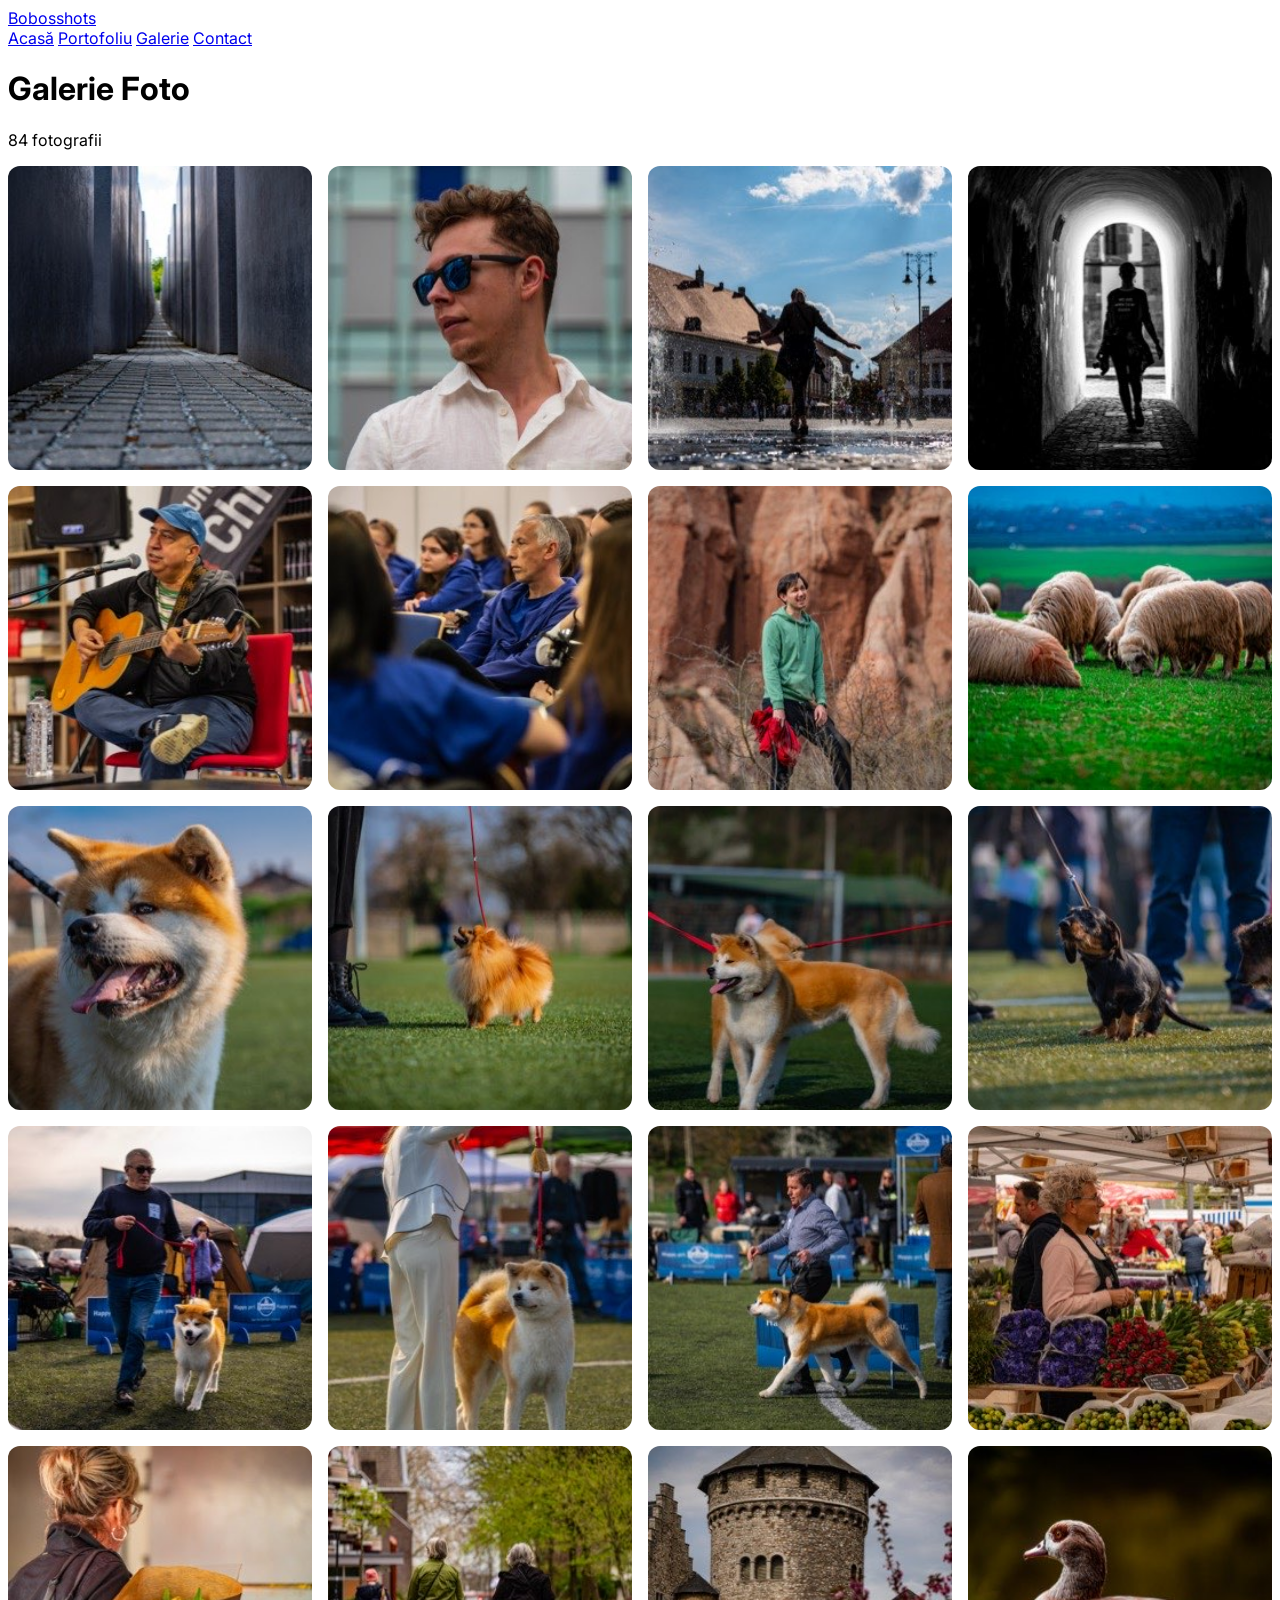
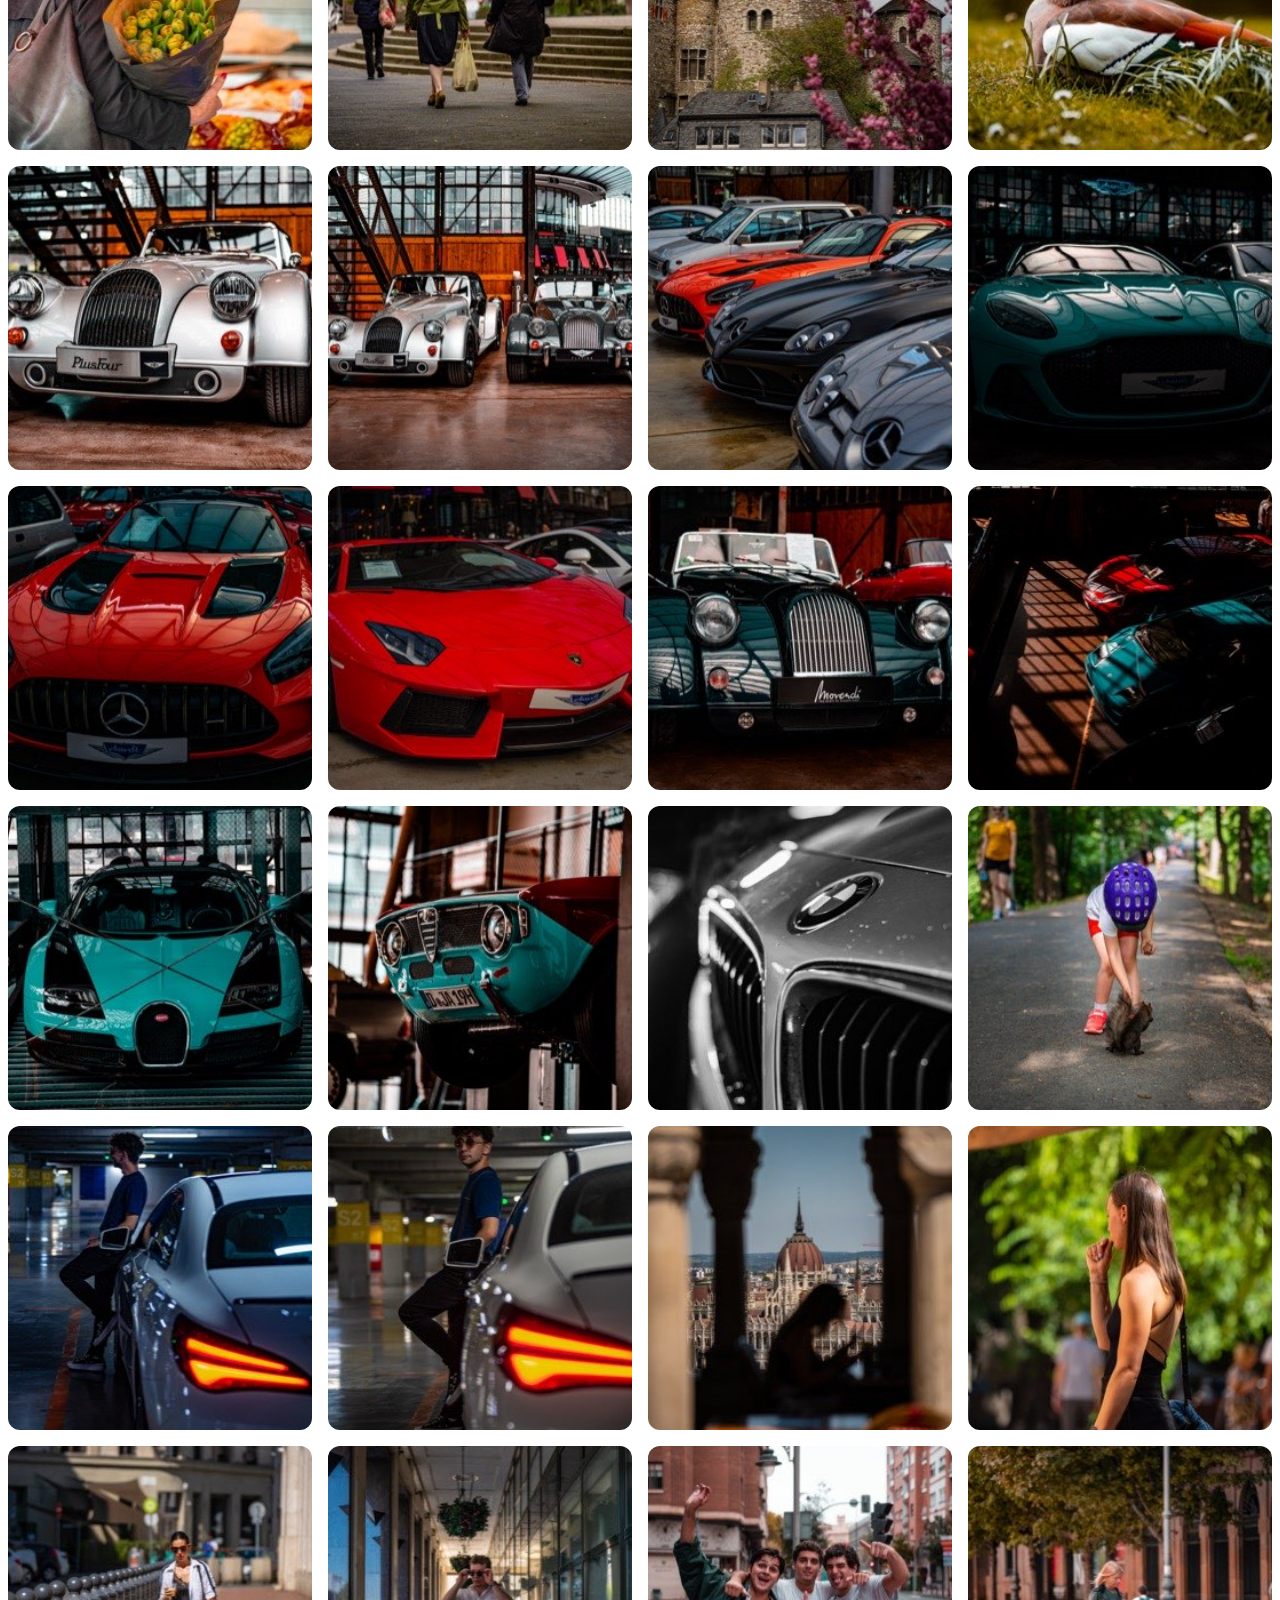
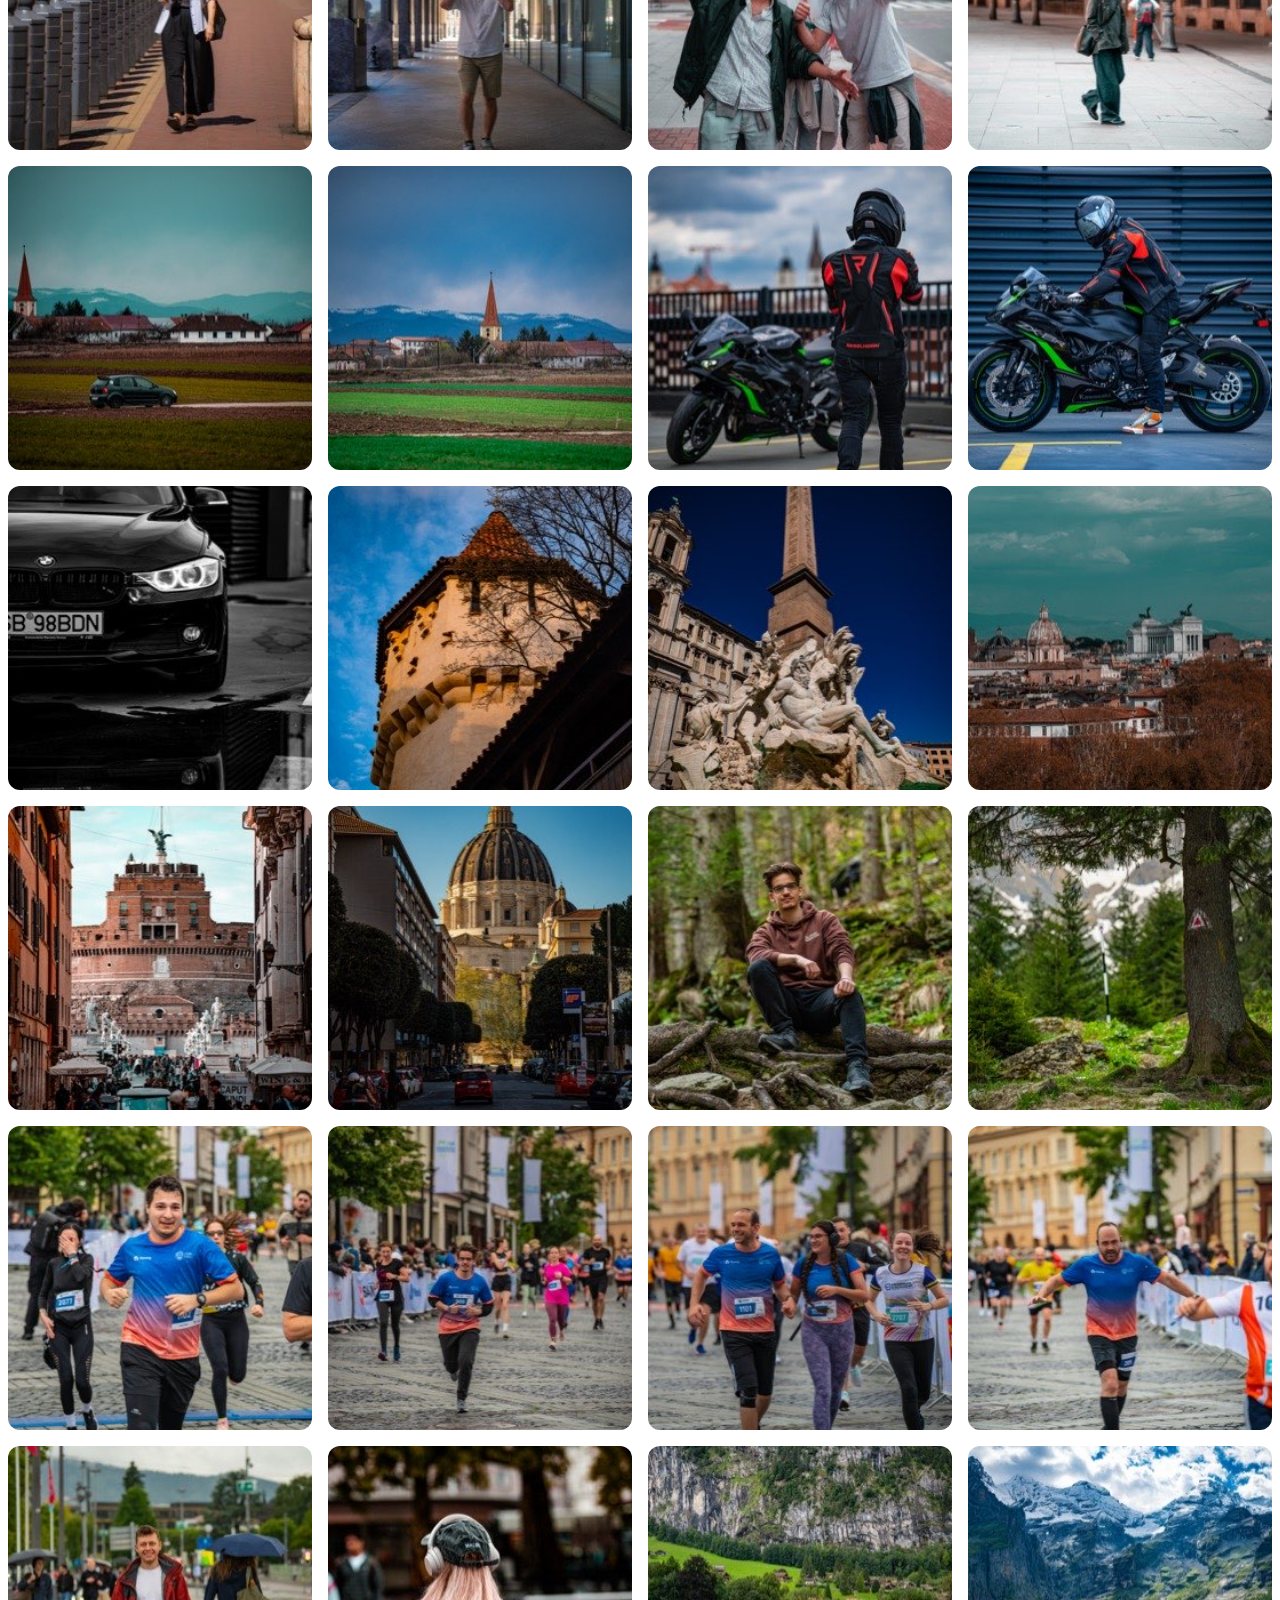
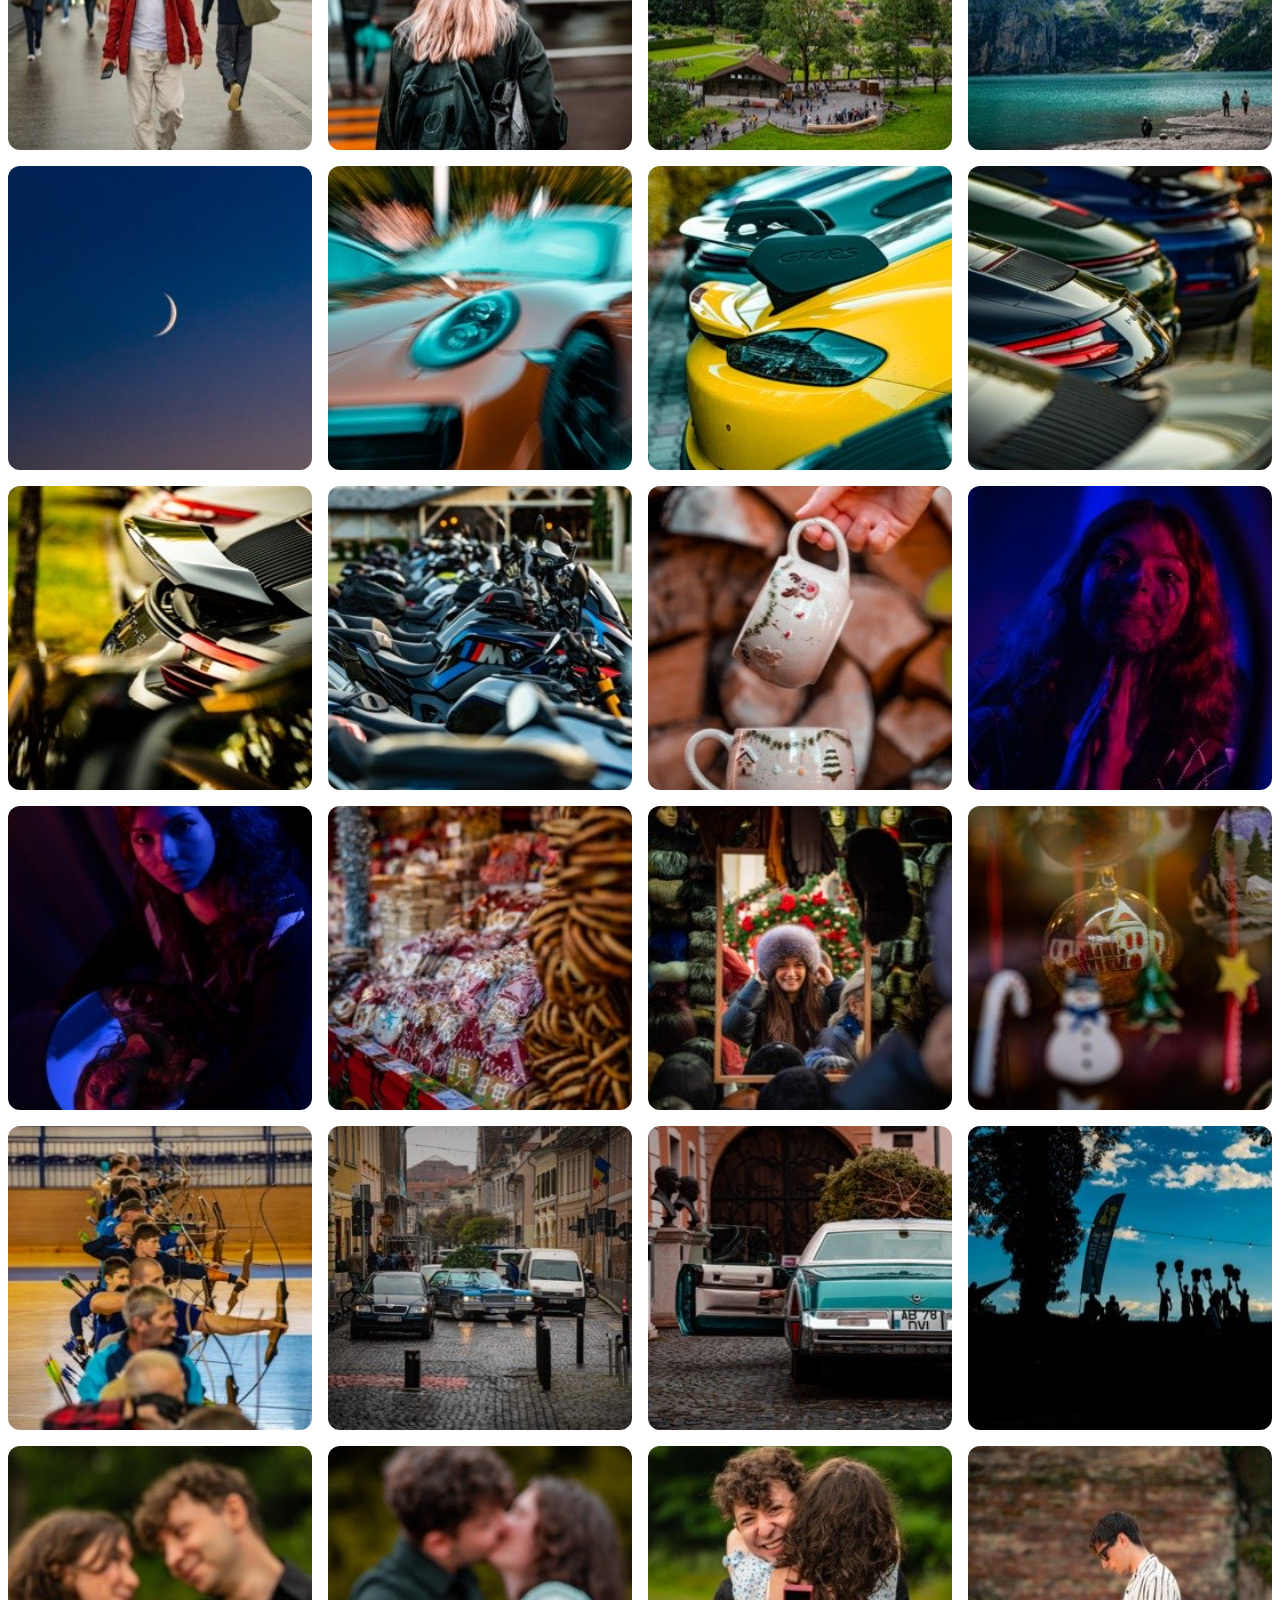
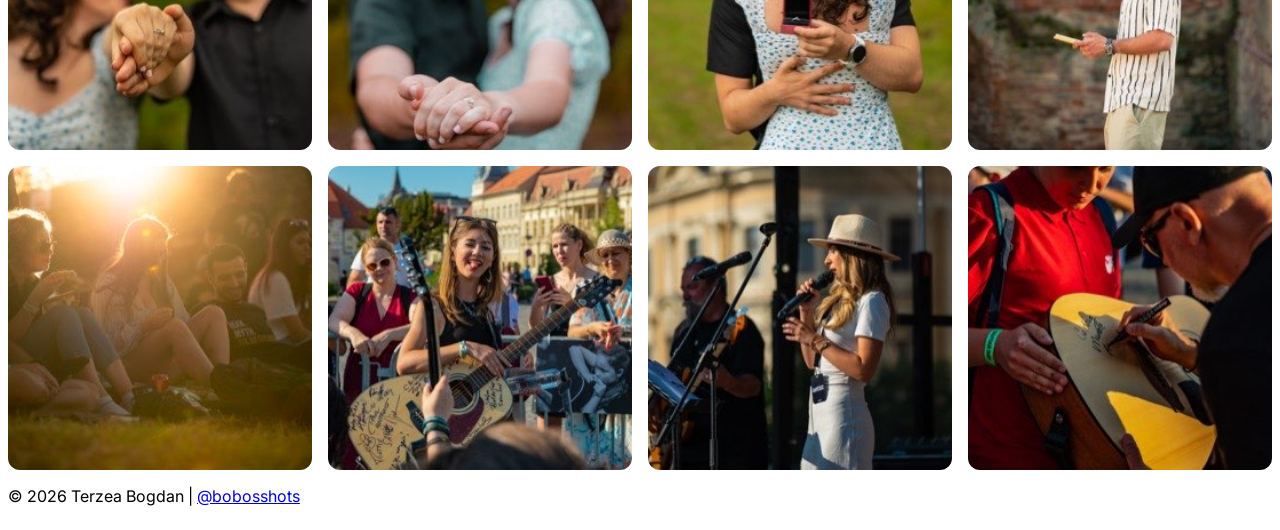
==== galerie/index.html @ 61a506d0 "Render blocking requests" ====
<!DOCTYPE html>
<html lang="ro">
<head>
    <meta charset="UTF-8">
    <meta name="viewport" content="width=device-width, initial-scale=1.0">
    <title>Galerie Foto | Bobosshots - Fotograf Sibiu</title>
    <meta name="description" content="Galerie foto profesională - explorează categoriile: portrete artistice, evenimente, fotografie de produs și travel photography. Portofoliu Terzea Bogdan.">
    <meta name="keywords" content="galerie foto sibiu, portofoliu fotograf, fotografii portret, fotografii evenimente sibiu, travel photography romania">
    <meta name="author" content="Terzea Bogdan">
    <link rel="canonical" href="https://bobosshots.com/galerie">
    <meta property="og:type" content="website">
    <meta property="og:url" content="https://bobosshots.com/galerie">
    <meta property="og:title" content="Galerie Foto | Bobosshots">
    <meta property="og:description" content="Galerie foto profesională - portrete, evenimente, produs și travel.">
    <meta property="og:image" content="https://bobosshots.com/hero-background.jpg">
    <meta property="og:locale" content="ro_RO">
    <meta name="twitter:card" content="summary_large_image">
    <meta name="twitter:title" content="Galerie Foto | Bobosshots">
    <meta name="twitter:image" content="https://bobosshots.com/hero-background.jpg">
    <meta name="robots" content="index, follow">
    <meta name="theme-color" content="#0a0a0a">
    <script type="application/ld+json">
    {"@context":"https://schema.org","@type":"ImageGallery","name":"Galerie Foto Bobosshots","description":"Galerie foto profesională - portrete, evenimente, produs și travel","url":"https://bobosshots.com/galerie","author":{"@type":"Person","name":"Terzea Bogdan"}}
    </script>
    <link rel="icon" type="image/svg+xml" href="/favicon.svg">
    <link rel="apple-touch-icon" href="/favicon.svg">

    <!-- Preconnect to external origins -->
    <link rel="preconnect" href="https://cdn.tailwindcss.com" crossorigin>
    <link rel="preconnect" href="https://cdnjs.cloudflare.com" crossorigin>
    <link rel="preconnect" href="https://fonts.googleapis.com">
    <link rel="preconnect" href="https://fonts.gstatic.com" crossorigin>

    <!-- Google Fonts -->
    <link rel="preload" href="https://fonts.googleapis.com/css2?family=Inter:wght@400;600;700&display=swap" as="style" onload="this.onload=null;this.rel='stylesheet'">
    <noscript><link rel="stylesheet" href="https://fonts.googleapis.com/css2?family=Inter:wght@400;600;700&display=swap"></noscript>

    <!-- Font Awesome CSS - only solid + brands -->
    <link rel="preload" href="https://cdnjs.cloudflare.com/ajax/libs/font-awesome/6.5.1/css/fontawesome.min.css" as="style" onload="this.onload=null;this.rel='stylesheet'">
    <link rel="preload" href="https://cdnjs.cloudflare.com/ajax/libs/font-awesome/6.5.1/css/solid.min.css" as="style" onload="this.onload=null;this.rel='stylesheet'">
    <link rel="preload" href="https://cdnjs.cloudflare.com/ajax/libs/font-awesome/6.5.1/css/brands.min.css" as="style" onload="this.onload=null;this.rel='stylesheet'">
    <noscript>
        <link rel="stylesheet" href="https://cdnjs.cloudflare.com/ajax/libs/font-awesome/6.5.1/css/fontawesome.min.css">
        <link rel="stylesheet" href="https://cdnjs.cloudflare.com/ajax/libs/font-awesome/6.5.1/css/solid.min.css">
        <link rel="stylesheet" href="https://cdnjs.cloudflare.com/ajax/libs/font-awesome/6.5.1/css/brands.min.css">
    </noscript>

    <!-- Tailwind CSS -->
    <script src="https://cdn.tailwindcss.com"></script>
    <script>
        tailwind.config = {
            theme: {
                extend: {
                    colors: {
                        dark: { 900: '#0a0a0a', 800: '#121212', 700: '#1a1a1a' },
                        accent: { primary: '#4338ca', hover: '#6366f1' }
                    }
                }
            }
        }
    </script>
    <style>
        * { font-family: 'Inter', sans-serif; }
        html, body { overflow-x: hidden; }

        /* Simple responsive grid - no masonry, no layout shifts */
        .photo-grid {
            display: grid;
            grid-template-columns: repeat(2, 1fr);
            gap: 8px;
        }
        @media (min-width: 640px) { .photo-grid { grid-template-columns: repeat(3, 1fr); gap: 12px; } }
        @media (min-width: 1024px) { .photo-grid { grid-template-columns: repeat(4, 1fr); gap: 16px; } }

        /* Fixed aspect ratio container - prevents layout shift */
        .photo-item {
            aspect-ratio: 1;
            background: #1a1a1a;
            border-radius: 12px;
            overflow: hidden;
            cursor: pointer;
            position: relative;
        }
        .photo-item img {
            width: 100%;
            height: 100%;
            object-fit: cover;
            opacity: 0;
            transition: opacity 0.3s, transform 0.3s;
        }
        .photo-item img.loaded { opacity: 1; }
        .photo-item:hover img { transform: scale(1.05); }

        /* Lightbox */
        .lightbox {
            display: none;
            position: fixed;
            inset: 0;
            background: rgba(0,0,0,0.95);
            z-index: 100;
            justify-content: center;
            align-items: center;
        }
        .lightbox.open { display: flex; }
        .lightbox img {
            max-width: 90vw;
            max-height: 85vh;
            object-fit: contain;
            border-radius: 8px;
        }
        .lb-btn {
            position: absolute;
            background: rgba(255, 255, 255, 0.1);
            backdrop-filter: blur(10px);
            border: 1px solid rgba(255, 255, 255, 0.1);
            color: white;
            width: 50px;
            height: 50px;
            border-radius: 50%;
            cursor: pointer;
            font-size: 20px;
            display: flex;
            align-items: center;
            justify-content: center;
            transition: all 0.3s ease;
        }
        .lb-btn:hover { background: rgba(99, 102, 241, 0.3); border-color: #6366f1; }
        .lb-close { top: 16px; right: 16px; }
        .lb-prev { left: 16px; top: 50%; transform: translateY(-50%); }
        .lb-next { right: 16px; top: 50%; transform: translateY(-50%); }
        .lb-prev:hover, .lb-next:hover { transform: translateY(-50%) scale(1.1); }
        .lb-counter {
            position: absolute;
            bottom: 16px;
            left: 50%;
            transform: translateX(-50%);
            background: rgba(0,0,0,0.6);
            padding: 8px 16px;
            border-radius: 20px;
            color: white;
            font-size: 14px;
        }
        .lb-spinner {
            border: 3px solid #333;
            border-top-color: #4f46e5;
            width: 40px;
            height: 40px;
            border-radius: 50%;
            animation: spin 0.8s linear infinite;
            position: absolute;
        }
        @keyframes spin { to { transform: rotate(360deg); } }
    </style>
</head>
<body class="bg-dark-900 text-white min-h-screen">
    <!-- Nav -->
    <nav class="fixed top-0 w-full bg-dark-900/90 backdrop-blur z-50 border-b border-dark-700">
        <div class="max-w-6xl mx-auto px-4 h-14 flex items-center justify-between">
            <a href="/" class="font-bold text-lg">Bobos<span class="text-indigo-400">shots</span></a>
            <div class="flex gap-6 text-sm">
                <a href="/" class="text-gray-400 hover:text-white hidden sm:block">Acasă</a>
                <a href="/#portofoliu" class="text-gray-400 hover:text-white hidden sm:block">Portofoliu</a>
                <a href="/galerie" class="text-accent-primary font-medium">Galerie</a>
                <a href="/#contact" class="text-gray-400 hover:text-white">Contact</a>
            </div>
        </div>
    </nav>

    <!-- Header -->
    <header class="pt-20 pb-6 text-center px-4">
        <h1 class="text-2xl sm:text-4xl font-bold mb-2">Galerie Foto</h1>
        <p class="text-gray-400 text-sm">84 fotografii</p>
    </header>

    <!-- Gallery Grid -->
    <main class="max-w-6xl mx-auto px-4 pb-12">
        <div class="photo-grid" id="grid"></div>
    </main>

    <!-- Footer -->
    <footer class="border-t border-dark-700 py-6 text-center text-gray-400 text-xs">
        <p>&copy; 2026 Terzea Bogdan | <a href="https://instagram.com/bobosshots" class="text-accent-primary" aria-label="Instagram @bobosshots">@bobosshots</a></p>
    </footer>

    <!-- Lightbox -->
    <div class="lightbox" id="lightbox" onclick="if(event.target===this)closeLB()" role="dialog" aria-label="Vizualizare imagine">
        <button class="lb-btn lb-close" onclick="closeLB()" aria-label="Închide"><i class="fas fa-times" aria-hidden="true"></i></button>
        <button class="lb-btn lb-prev" onclick="navLB(-1)" aria-label="Imaginea anterioară"><i class="fas fa-chevron-left" aria-hidden="true"></i></button>
        <div class="lb-spinner" id="lb-spinner"></div>
        <img id="lb-img" src="" alt="Fotografie din galerie" onload="document.getElementById('lb-spinner').style.display='none'">
        <button class="lb-btn lb-next" onclick="navLB(1)" aria-label="Imaginea următoare"><i class="fas fa-chevron-right" aria-hidden="true"></i></button>
        <div class="lb-counter"><span id="lb-count">1</span> / 84</div>
    </div>

    <script>
    // All photos
    const photos = [
        "20230730-DSC_3646.jpg","20230730-DSC_3773.jpg","20231001-DSC_8840.jpg","20231001-DSC_8877.jpg",
        "20231108-DSC_0704.jpg","20231108-DSC_0772.jpg","20240302-DSC_2494.jpg","20240302-DSC_2517.jpg",
        "20240322-DSC_2550.jpg","20240322-DSC_2581.jpg","20240322-DSC_2621.jpg","20240322-DSC_2665.jpg",
        "20240322-DSC_2733.jpg","20240322-DSC_2818.jpg","20240322-DSC_2833.jpg","20240405-DSC_3477.jpg",
        "20240405-DSC_3568.jpg","20240405-DSC_3575.jpg","20240407-DSC_3845.jpg","20240408-DSC_3867.jpg",
        "20240410-DSC_3957.jpg","20240410-DSC_3958.jpg","20240410-DSC_3995.jpg","20240410-DSC_4006.jpg",
        "20240410-DSC_4012.jpg","20240410-DSC_4014.jpg","20240410-DSC_4025.jpg","20240410-DSC_4042.jpg",
        "20240410-DSC_4046.jpg","20240410-DSC_4052.jpg","20240517-DSC_4063.jpg","20240609-DSC_4651.jpg",
        "20240702-DSC_4810.jpg","20240702-DSC_4818.jpg","20240730-DSC_4923.jpg","20240730-DSC_5002.jpg",
        "20240730-DSC_5006.jpg","20240730-DSC_5064.jpg","20240921-DSC_5436.jpg","20240923-DSC_5754.jpg",
        "20250322-DSC_6237-2.jpg","20250322-DSC_6238.jpg","20250330-DSC_6253.jpg","20250330-DSC_6276.jpg",
        "20250330-DSC_6328.jpg","20250330-DSC_6342.jpg","20250401-DSC_6371.jpg","20250402-DSC_6589.jpg",
        "20250402-DSC_6638.jpg","20250403-DSC_6747-2.jpg","20250502-DSC_7061.jpg","20250502-DSC_7136.jpg",
        "20250523-DSC_7158.jpg","20250523-DSC_7179.jpg","20250523-DSC_7202.jpg","20250523-DSC_7220.jpg",
        "20250728-DSC_0670.jpg","20250728-DSC_0679.jpg","20250729-DSC_0966.jpg","20250729-DSC_1131.jpg",
        "20250826-DSC_1467.jpg","20250829-DSC_1623.jpg","20250829-DSC_1657.jpg","20250829-DSC_1659.jpg",
        "20250829-DSC_1661.jpg","20250829-DSC_1666.jpg","20250921-DSC_2217-2.jpg","20251014-DSC_2366.jpg",
        "20251022-20251014-DSC_2365tst.jpg.jpg","20251122-DSC_3216.jpg","20251122-DSC_3238.jpg",
        "20251122-DSC_3267.jpg","20251220-DSC_4431.jpg","20251223-DSC_4900.jpg","20251223-DSC_4910.jpg",
        "Terzea Bogdan-0092.jpg","Terzea Bogdan-0585.jpg","Terzea Bogdan-0591.jpg","Terzea Bogdan-0615.jpg",
        "Terzea Bogdan-9229.jpg","Terzea Bogdan-9954.jpg","Terzea Bogdan-DSC_7905.jpg",
        "Terzea Bogdan-DSC_8076.jpg","Terzea Bogdan-DSC_8414.jpg"
    ];

    const grid = document.getElementById('grid');
    let currentIdx = 0;

    // Create all grid items with lazy loading
    photos.forEach((photo, i) => {
        const div = document.createElement('div');
        div.className = 'photo-item';
        div.onclick = () => openLB(i);

        const img = document.createElement('img');
        img.dataset.src = '/thumbnails/' + encodeURIComponent(photo);
        img.alt = 'Foto ' + (i + 1);
        img.onload = function() { this.classList.add('loaded'); };

        div.appendChild(img);
        grid.appendChild(div);
    });

    // Intersection Observer for true lazy loading
    const observer = new IntersectionObserver((entries) => {
        entries.forEach(entry => {
            if (entry.isIntersecting) {
                const img = entry.target.querySelector('img');
                if (img && img.dataset.src && !img.src) {
                    img.src = img.dataset.src;
                }
                observer.unobserve(entry.target);
            }
        });
    }, { rootMargin: '200px' });

    document.querySelectorAll('.photo-item').forEach(item => observer.observe(item));

    // Lightbox
    function openLB(idx) {
        currentIdx = idx;
        const lb = document.getElementById('lightbox');
        const img = document.getElementById('lb-img');
        const spinner = document.getElementById('lb-spinner');

        // Ascunde imaginea veche și arată spinner
        img.style.visibility = 'hidden';
        img.src = '';
        spinner.style.display = 'block';
        document.getElementById('lb-count').textContent = idx + 1;
        lb.classList.add('open');
        document.body.style.overflow = 'hidden';

        // Preîncarcă noua imagine
        const newSrc = '/images-assets/' + encodeURIComponent(photos[idx]);
        const newImg = new Image();
        newImg.onload = () => {
            img.src = newSrc;
            spinner.style.display = 'none';
            img.style.visibility = 'visible';
        };
        newImg.src = newSrc;
    }

    function closeLB() {
        document.getElementById('lightbox').classList.remove('open');
        document.body.style.overflow = '';
    }

    function navLB(dir) {
        currentIdx = (currentIdx + dir + photos.length) % photos.length;
        const img = document.getElementById('lb-img');
        const spinner = document.getElementById('lb-spinner');

        // Hide old image and show spinner
        img.style.visibility = 'hidden';
        img.src = '';
        spinner.style.display = 'block';
        document.getElementById('lb-count').textContent = currentIdx + 1;

        // Preload new image
        const newImg = new Image();
        newImg.onload = () => {
            img.src = '/images-assets/' + encodeURIComponent(photos[currentIdx]);
            spinner.style.display = 'none';
            img.style.visibility = 'visible';
        };
        newImg.src = '/images-assets/' + encodeURIComponent(photos[currentIdx]);
    }

    // Keyboard
    document.addEventListener('keydown', e => {
        if (!document.getElementById('lightbox').classList.contains('open')) return;
        if (e.key === 'Escape') closeLB();
        if (e.key === 'ArrowLeft') navLB(-1);
        if (e.key === 'ArrowRight') navLB(1);
    });
    </script>
</body>
</html>
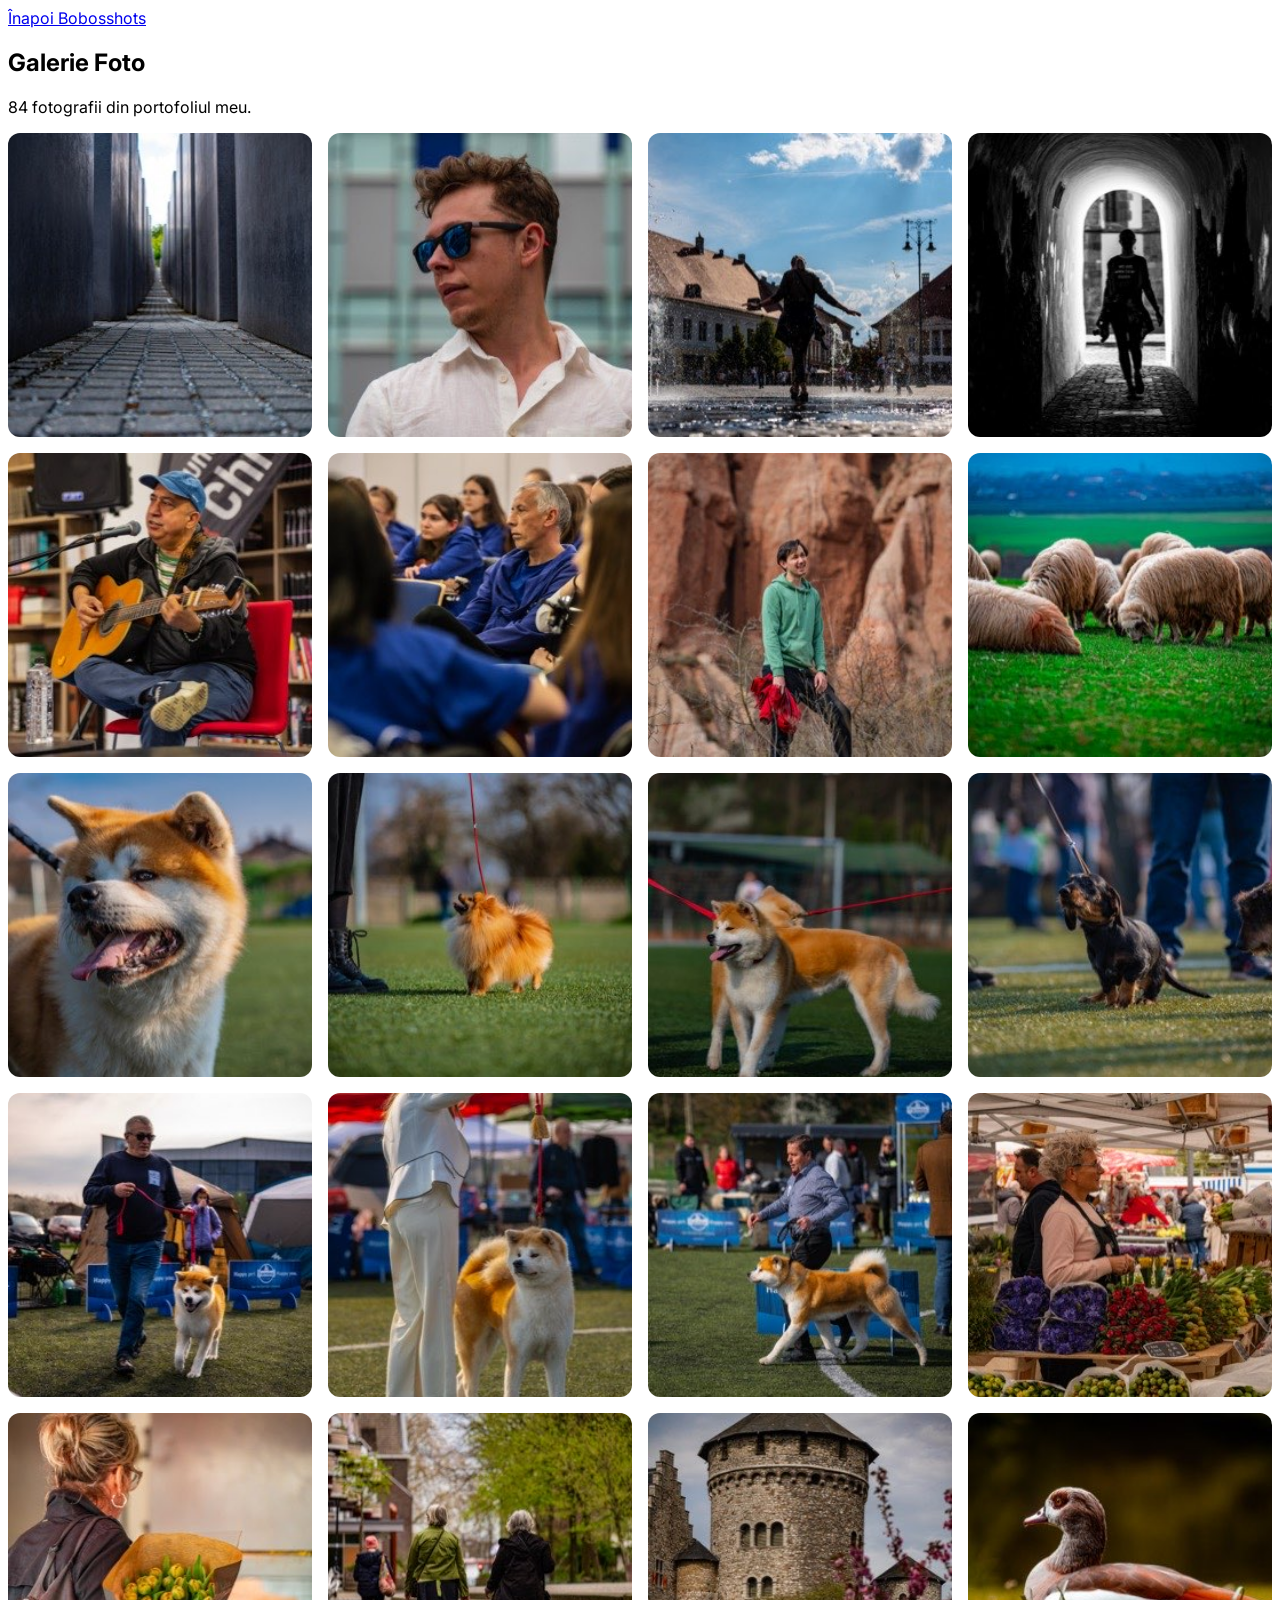
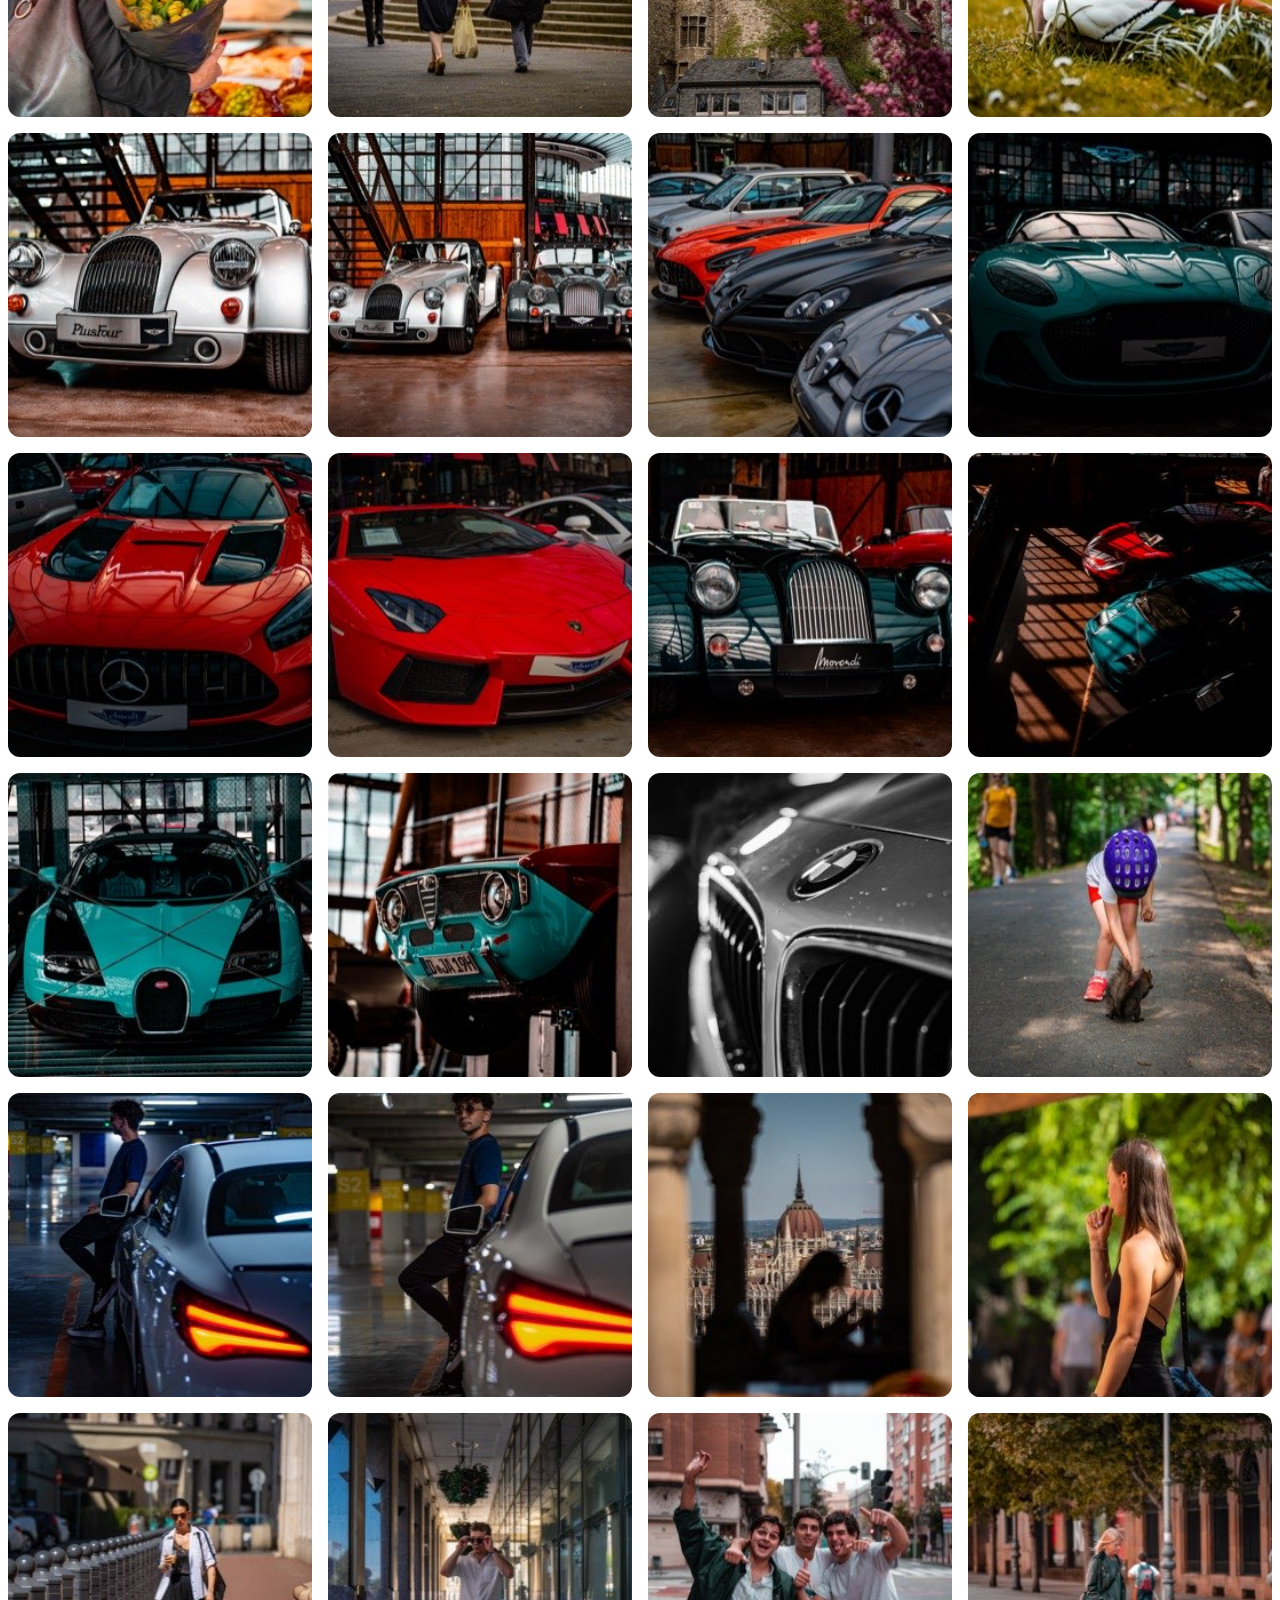
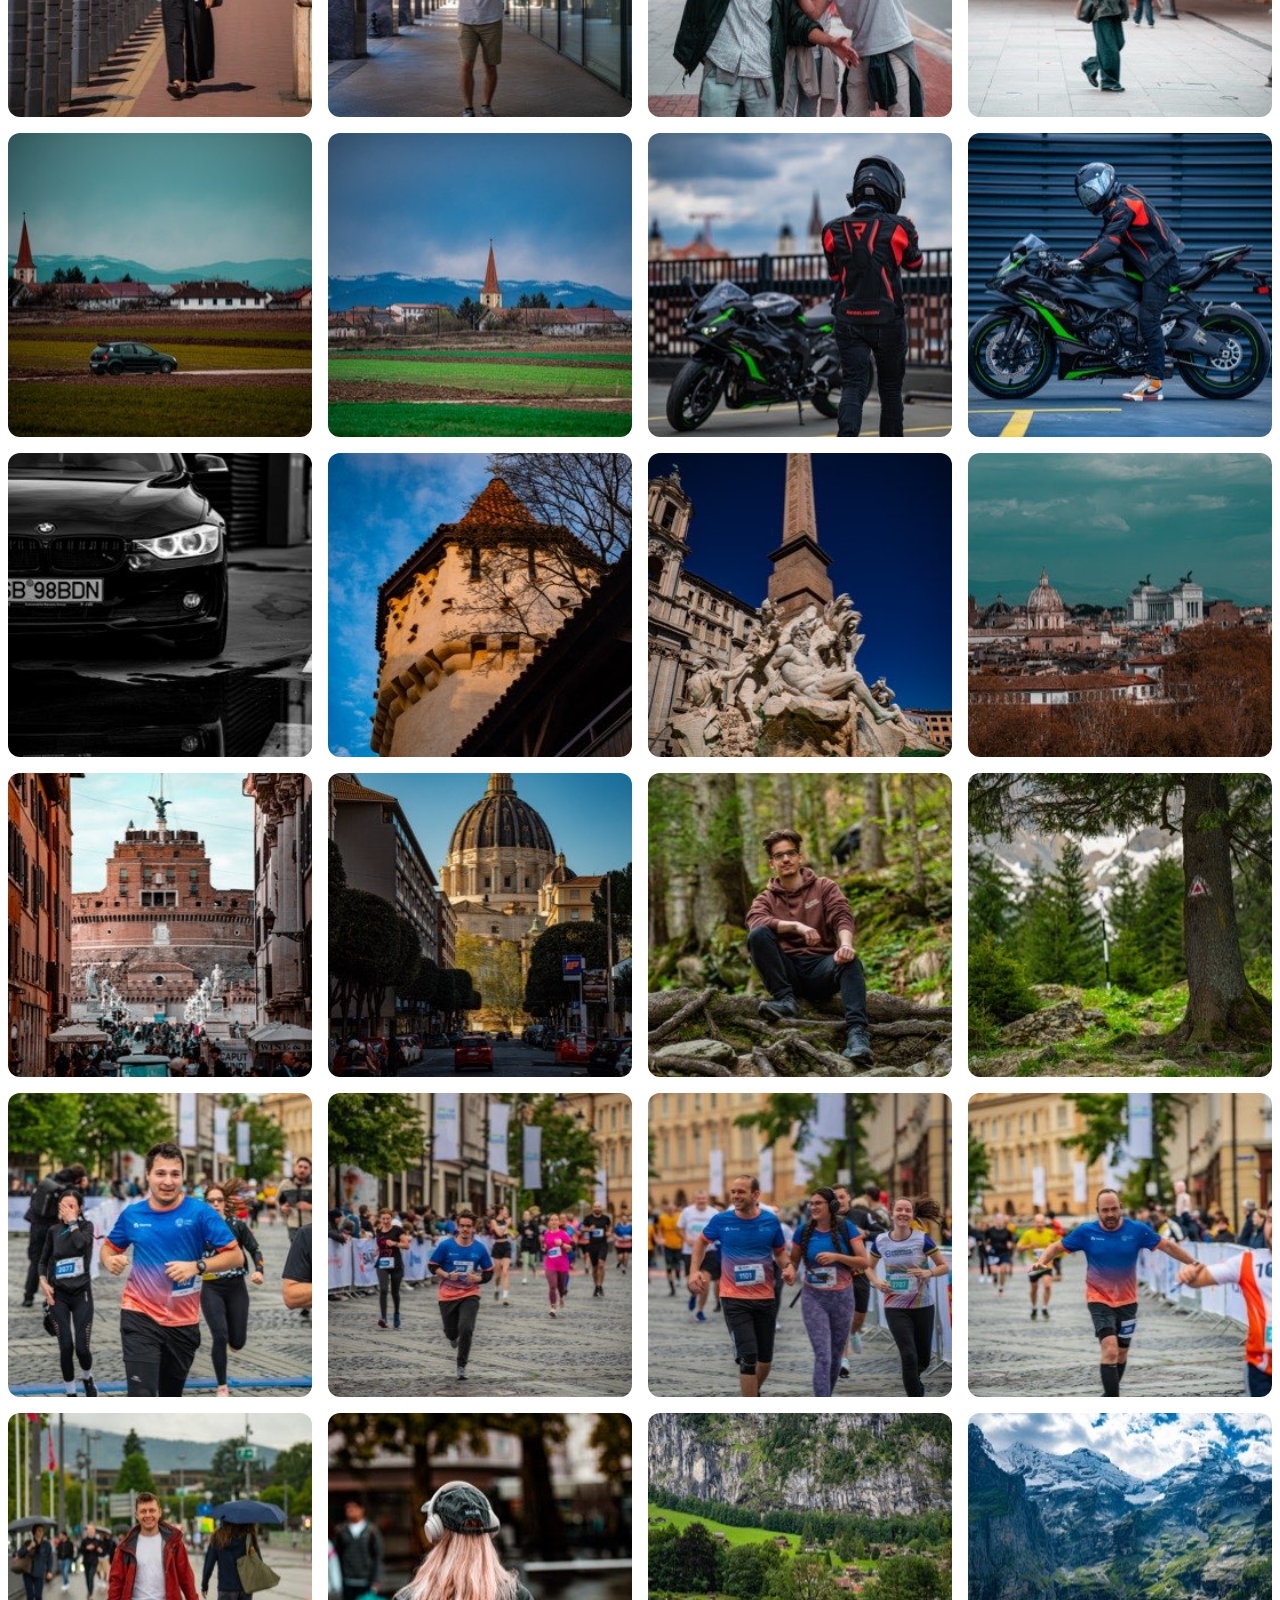
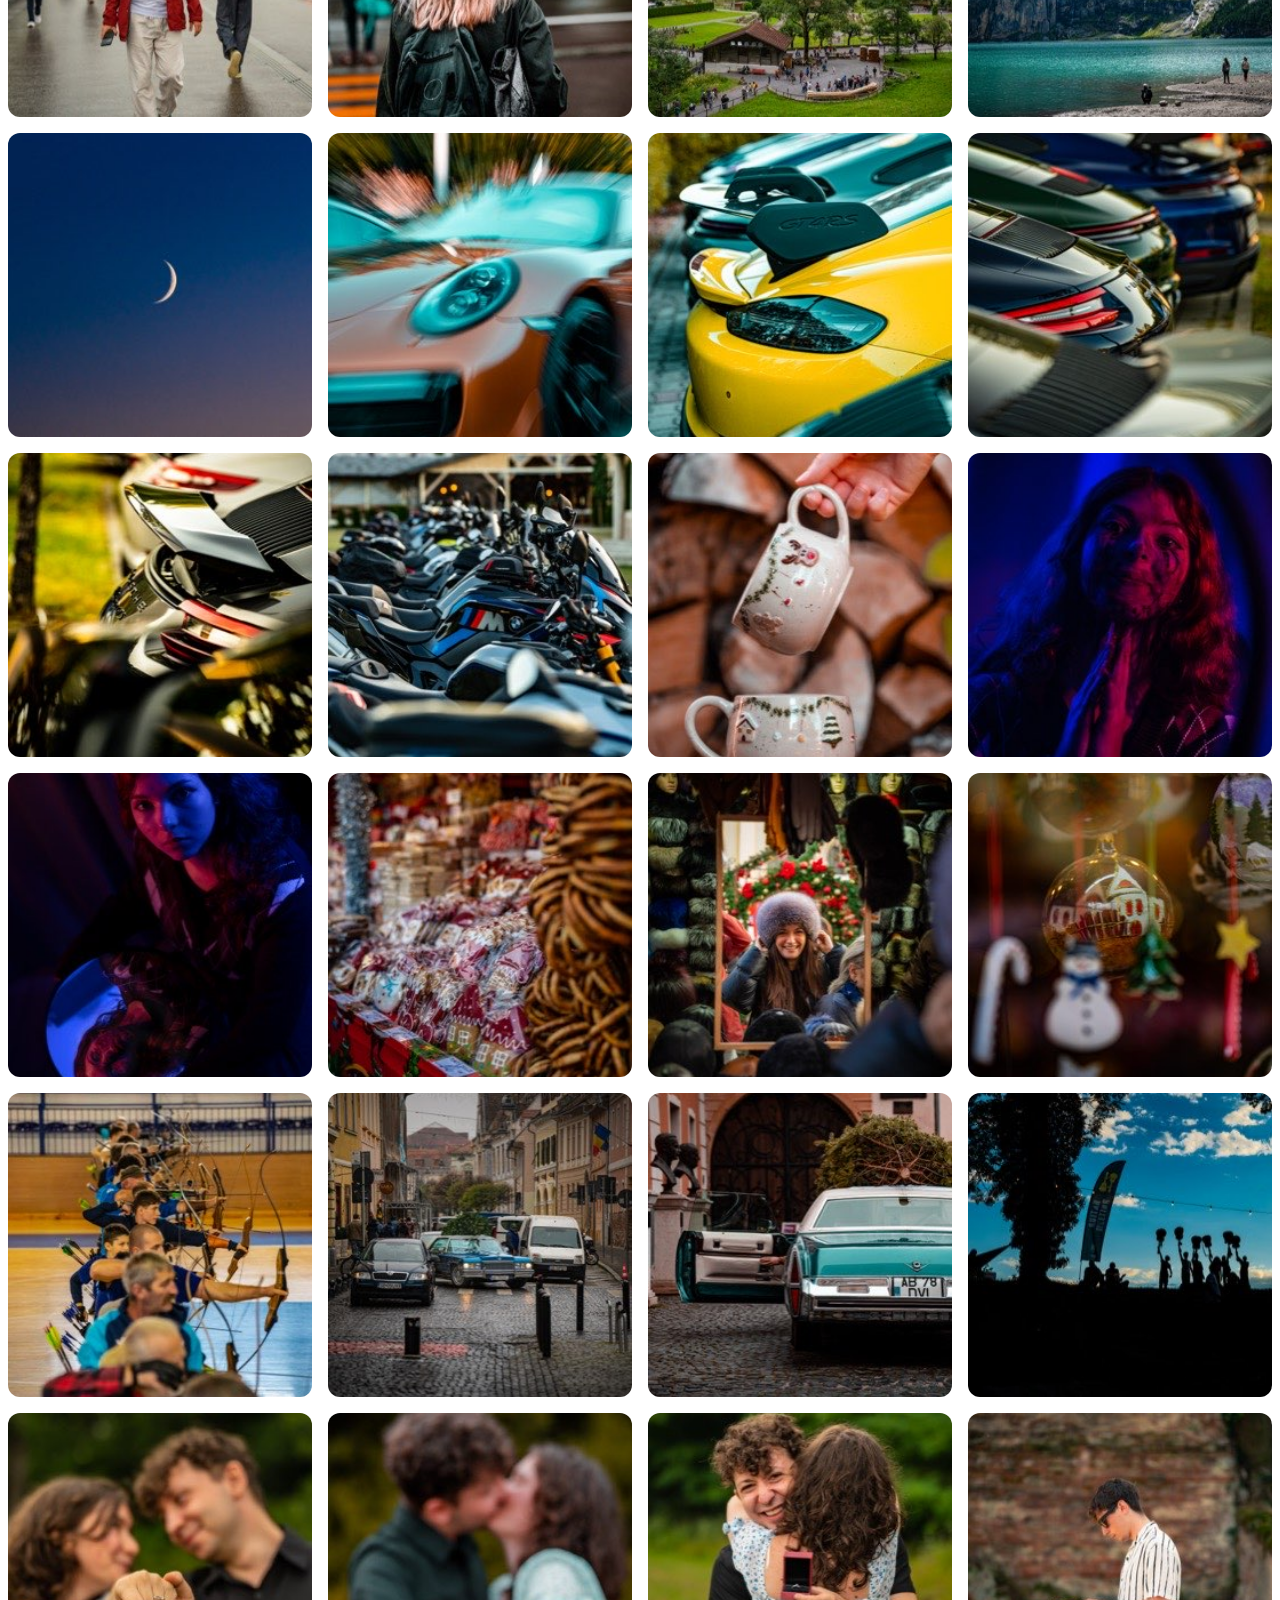
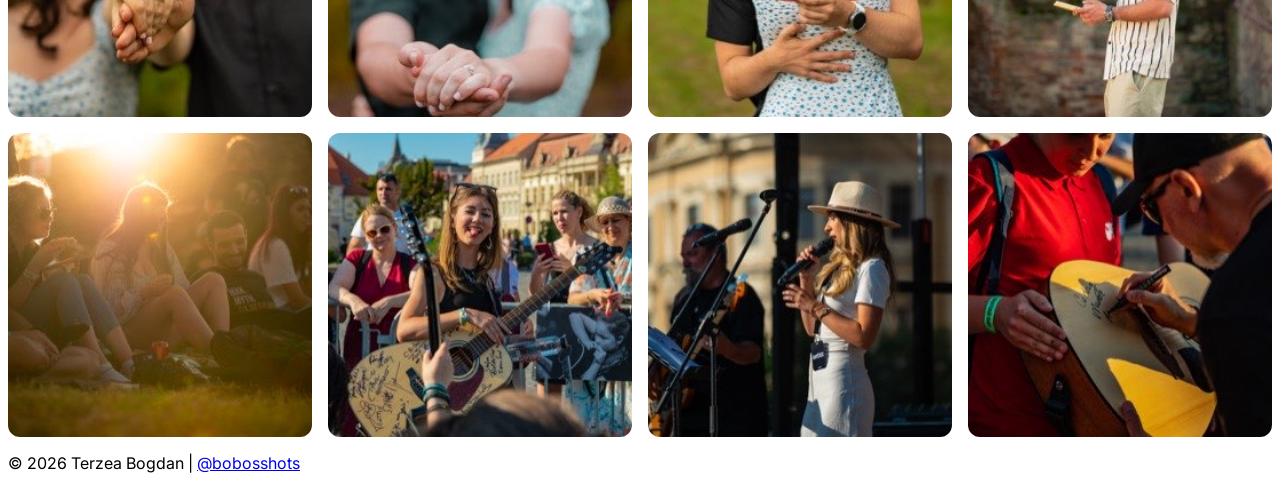
==== commit 2bf25dc1: "Update calery header" ====
--- a/galerie/index.html
+++ b/galerie/index.html
@@ -60,6 +60,9 @@
         }
     </script>
     <style>
+        /* Font Awesome font-display override */
+        @font-face { font-family: 'Font Awesome 6 Free'; font-display: swap; }
+        @font-face { font-family: 'Font Awesome 6 Brands'; font-display: swap; }
         * { font-family: 'Inter', sans-serif; }
         html, body { overflow-x: hidden; }
 
@@ -153,24 +156,28 @@
     </style>
 </head>
 <body class="bg-dark-900 text-white min-h-screen">
-    <!-- Nav -->
-    <nav class="fixed top-0 w-full bg-dark-900/90 backdrop-blur z-50 border-b border-dark-700">
-        <div class="max-w-6xl mx-auto px-4 h-14 flex items-center justify-between">
-            <a href="/" class="font-bold text-lg">Bobos<span class="text-indigo-400">shots</span></a>
-            <div class="flex gap-6 text-sm">
-                <a href="/" class="text-gray-400 hover:text-white hidden sm:block">Acasă</a>
-                <a href="/#portofoliu" class="text-gray-400 hover:text-white hidden sm:block">Portofoliu</a>
-                <a href="/galerie" class="text-accent-primary font-medium">Galerie</a>
-                <a href="/#contact" class="text-gray-400 hover:text-white">Contact</a>
-            </div>
+    <!-- Header -->
+    <header class="py-6 px-4 sm:px-6 lg:px-8 border-b border-dark-700">
+        <div class="max-w-7xl mx-auto flex items-center justify-between">
+            <a href="/" class="flex items-center text-gray-400 hover:text-white transition-colors">
+                <i class="fas fa-arrow-left mr-2"></i>
+                Înapoi
+            </a>
+            <a href="/" class="text-2xl font-bold">
+                <span class="text-white">Bobos</span><span class="text-indigo-400">shots</span>
+            </a>
+            <div class="w-20"></div>
         </div>
-    </nav>
-
-    <!-- Header -->
-    <header class="pt-20 pb-6 text-center px-4">
-        <h1 class="text-2xl sm:text-4xl font-bold mb-2">Galerie Foto</h1>
-        <p class="text-gray-400 text-sm">84 fotografii</p>
     </header>
+
+    <!-- Page Title -->
+    <section class="py-16 text-center">
+        <div class="w-20 h-20 bg-accent-primary/10 rounded-2xl flex items-center justify-center mx-auto mb-6">
+            <i class="fas fa-images text-accent-primary text-3xl"></i>
+        </div>
+        <h1 class="text-4xl md:text-5xl font-bold mb-4">Galerie Foto</h1>
+        <p class="text-gray-400 max-w-xl mx-auto px-4">84 fotografii din portofoliul meu.</p>
+    </section>
 
     <!-- Gallery Grid -->
     <main class="max-w-6xl mx-auto px-4 pb-12">
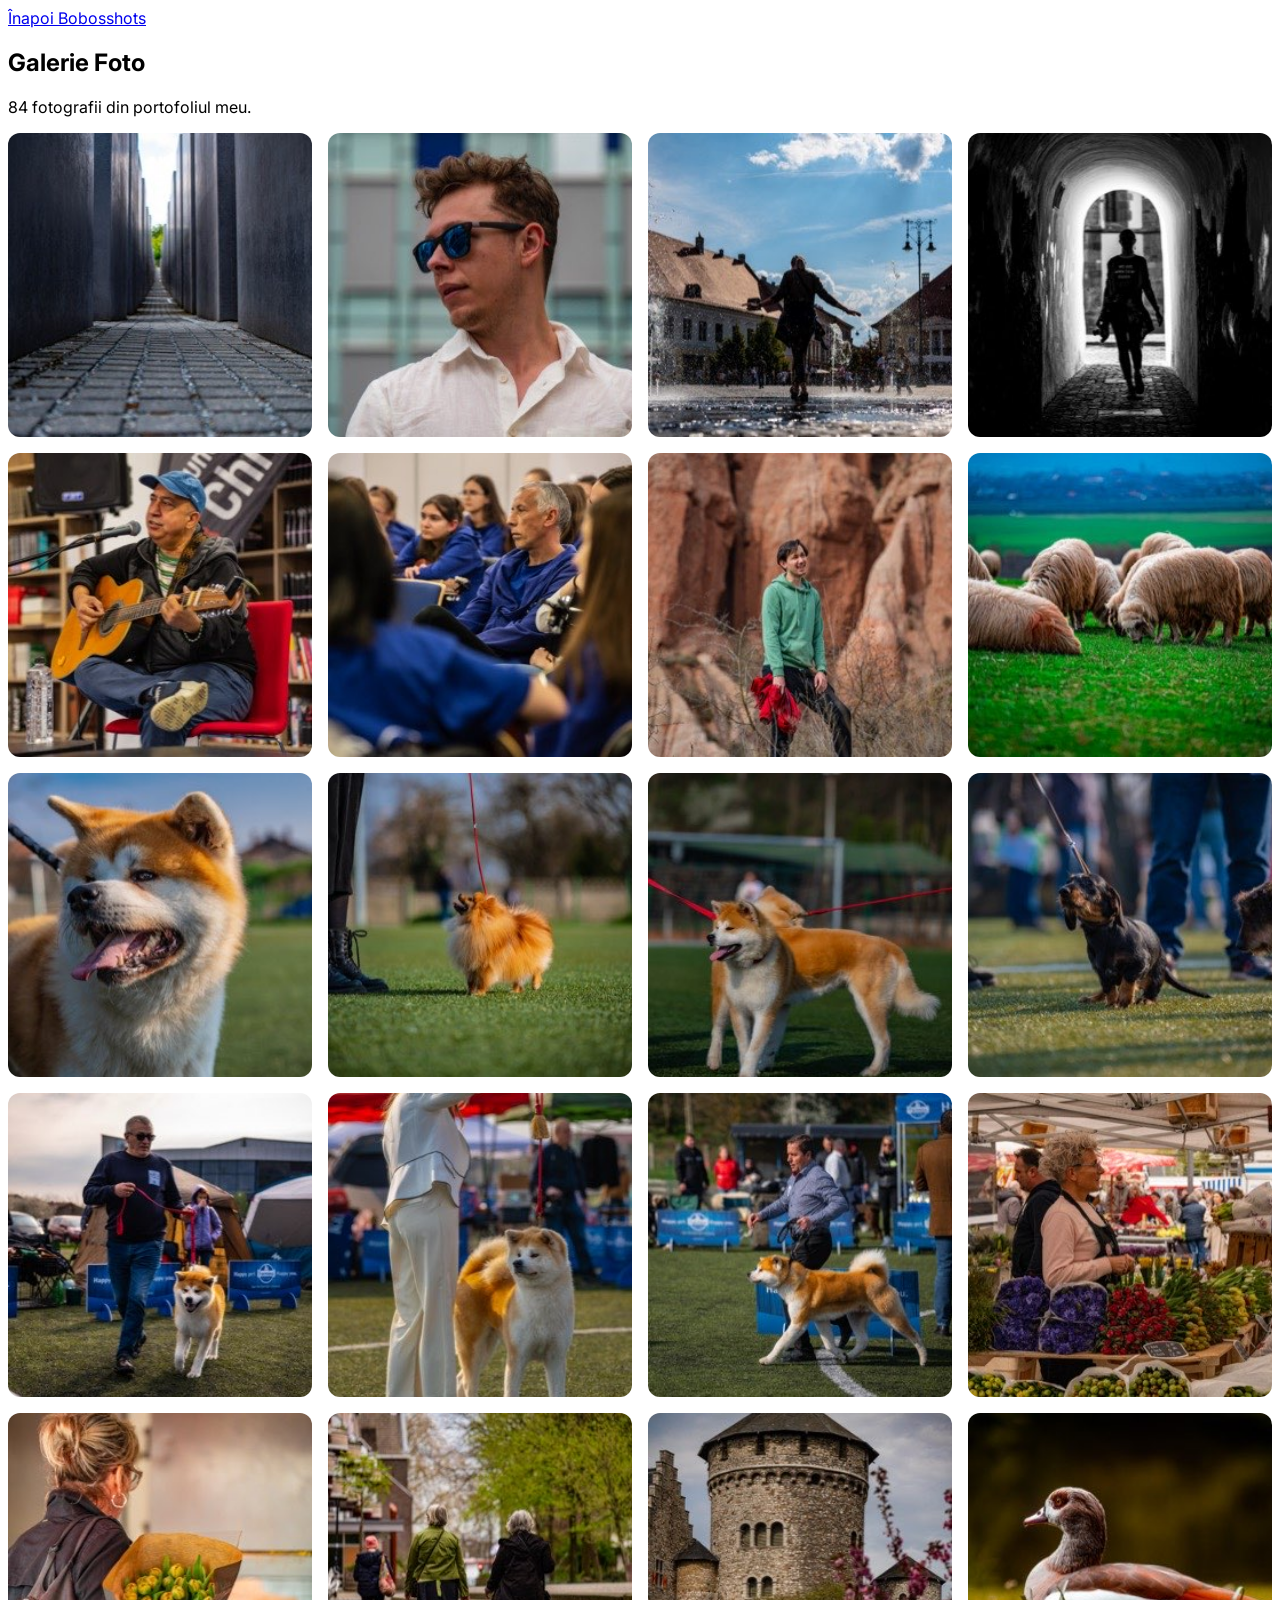
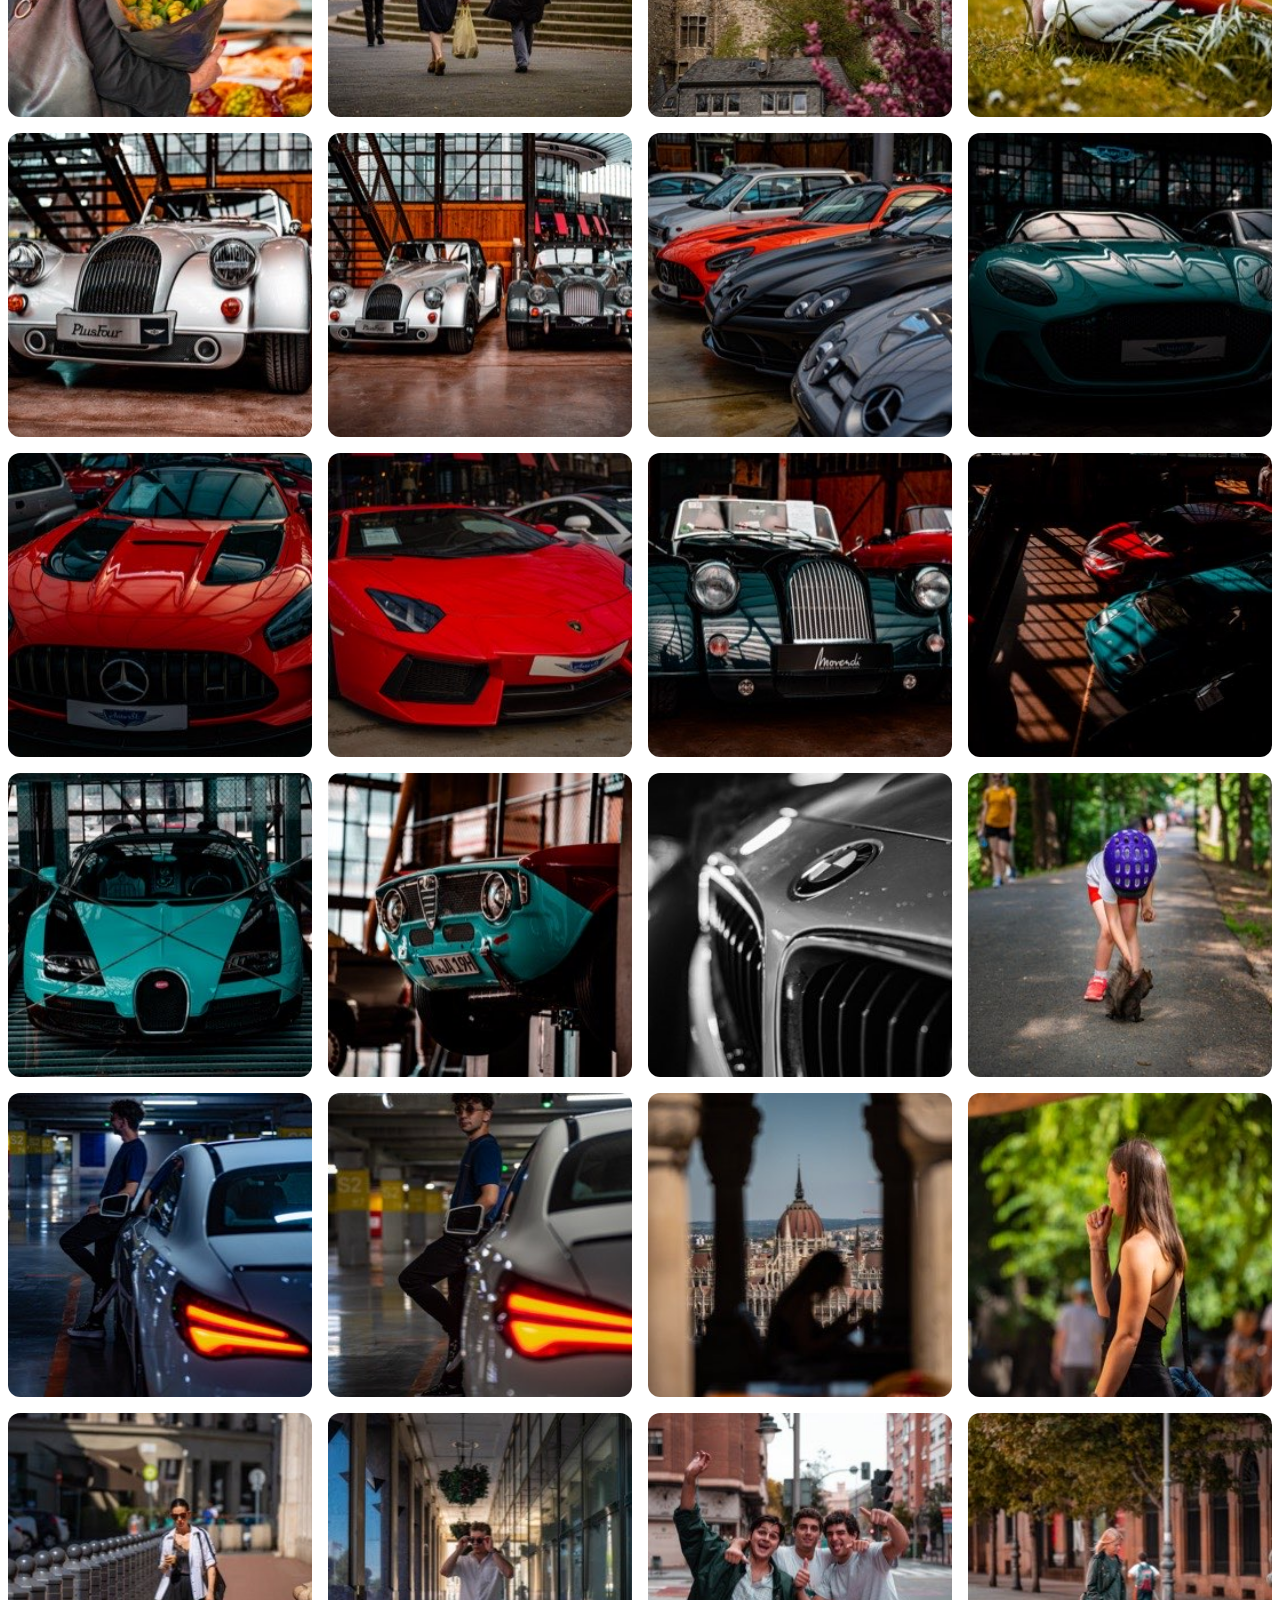
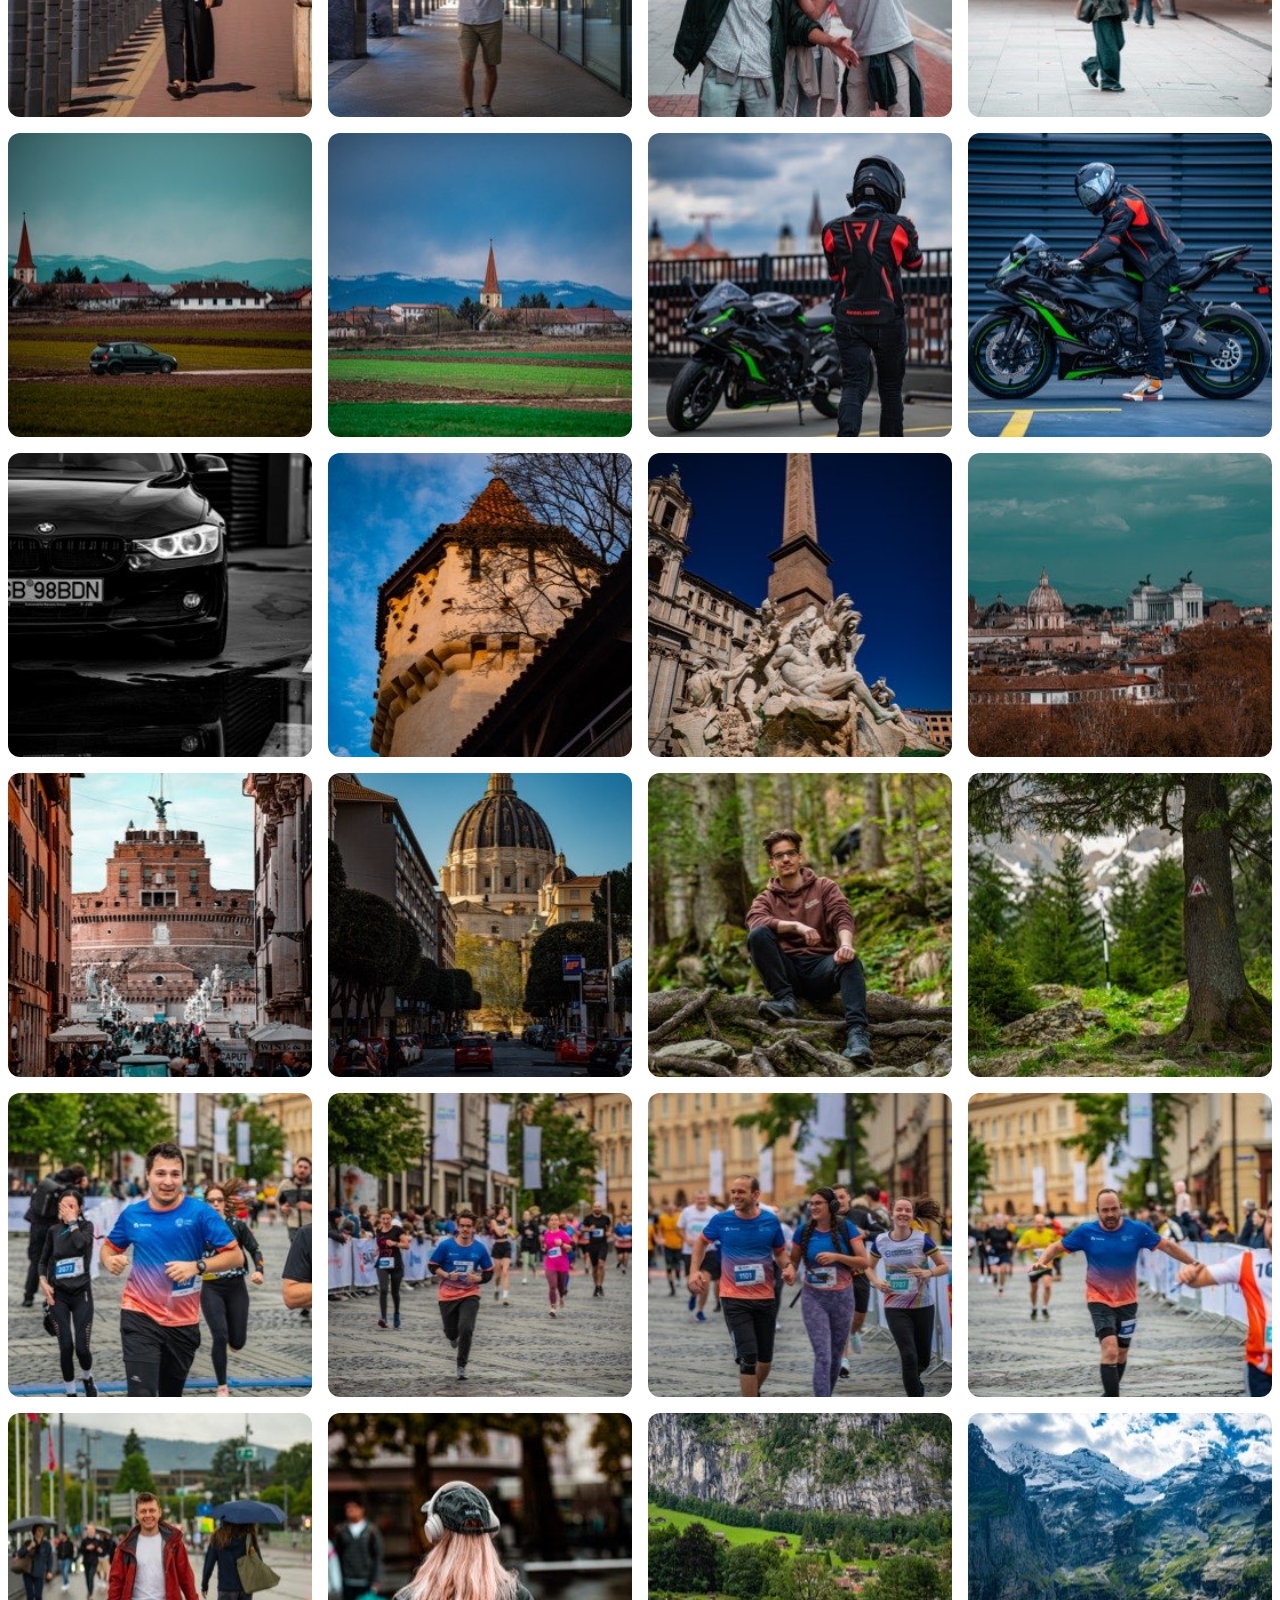
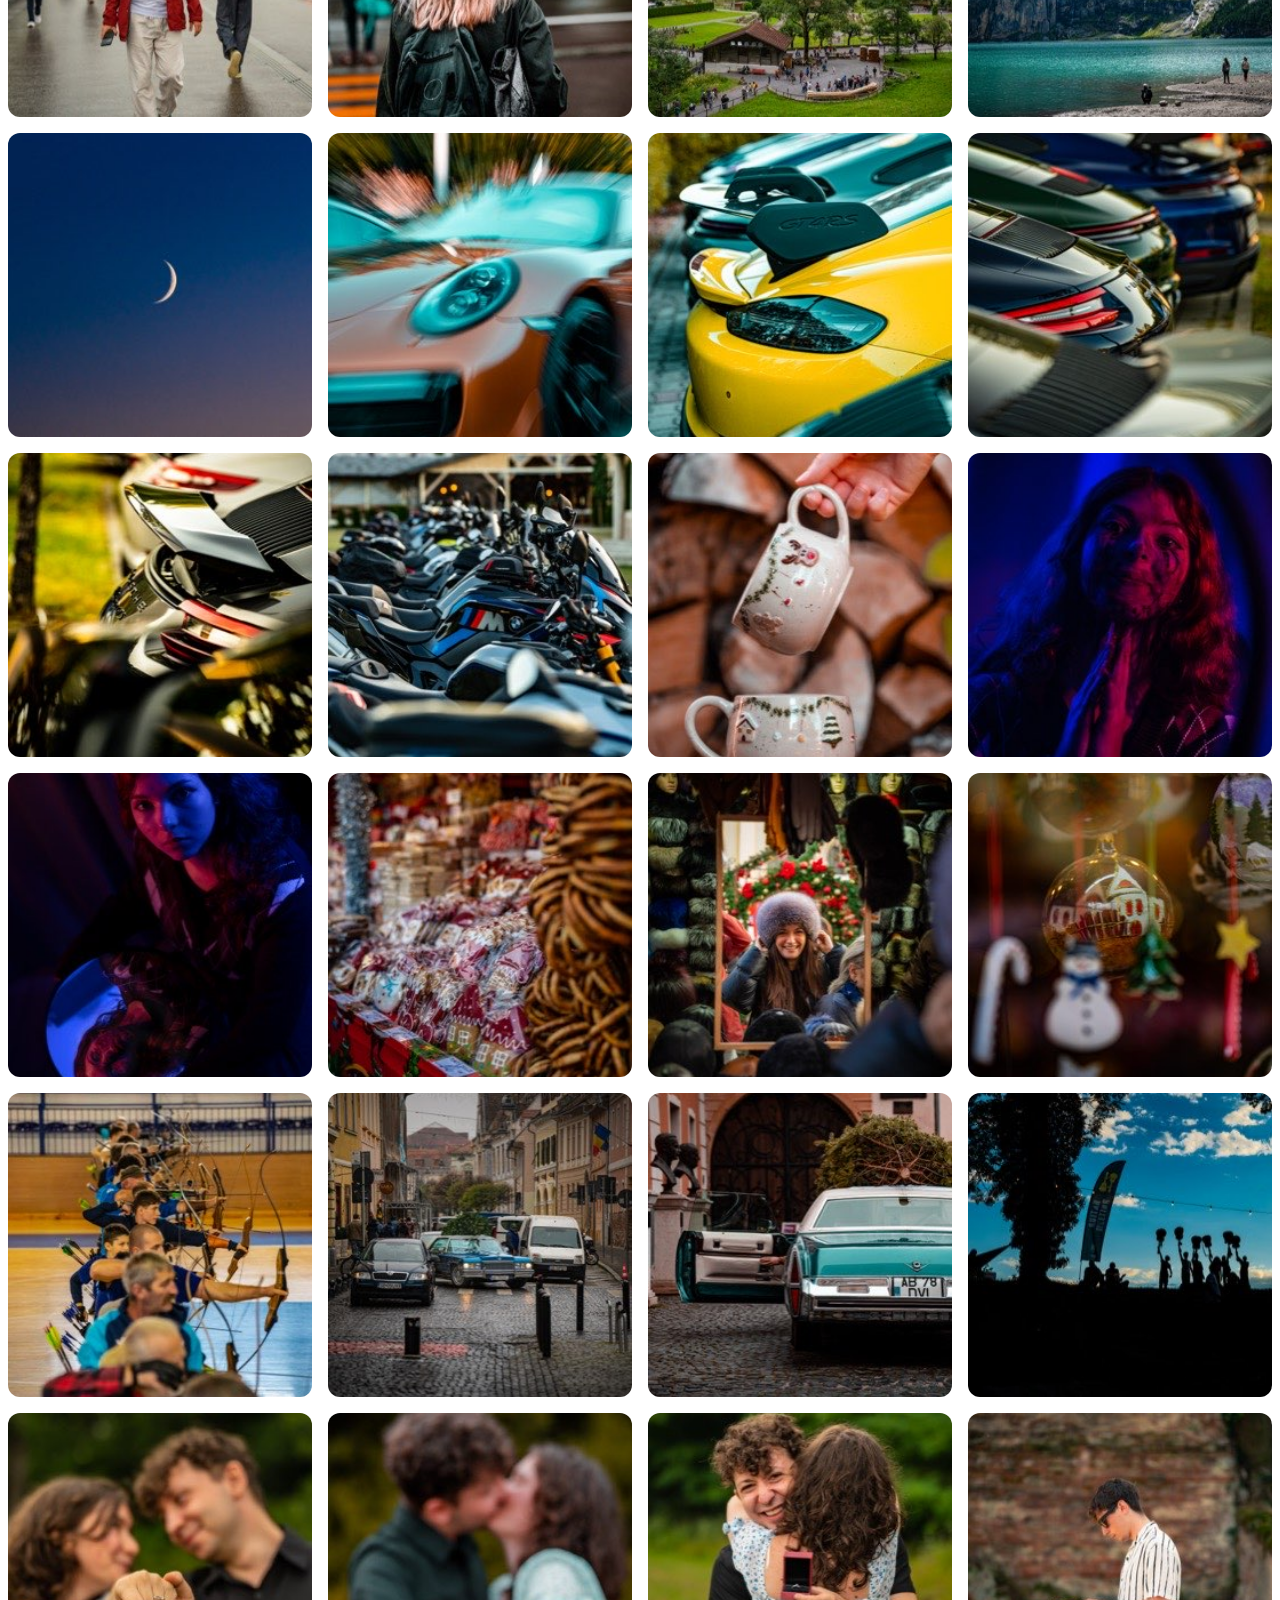
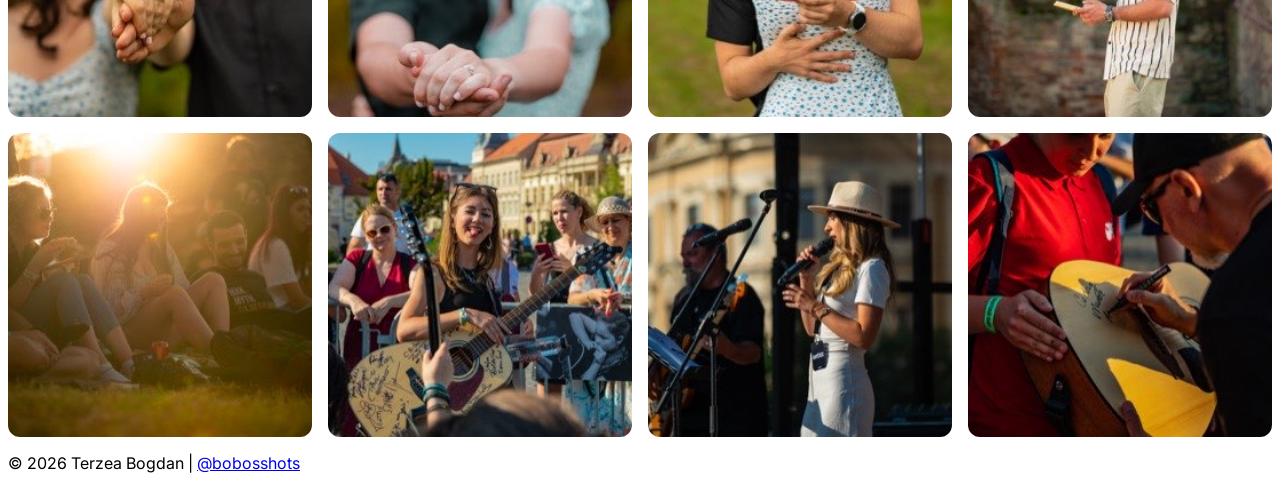
==== commit e645578b: "Fix indexing" ====
--- a/galerie/index.html
+++ b/galerie/index.html
@@ -7,9 +7,9 @@
     <meta name="description" content="Galerie foto profesională - explorează categoriile: portrete artistice, evenimente, fotografie de produs și travel photography. Portofoliu Terzea Bogdan.">
     <meta name="keywords" content="galerie foto sibiu, portofoliu fotograf, fotografii portret, fotografii evenimente sibiu, travel photography romania">
     <meta name="author" content="Terzea Bogdan">
-    <link rel="canonical" href="https://bobosshots.com/galerie">
+    <link rel="canonical" href="https://bobosshots.com/galerie/">
     <meta property="og:type" content="website">
-    <meta property="og:url" content="https://bobosshots.com/galerie">
+    <meta property="og:url" content="https://bobosshots.com/galerie/">
     <meta property="og:title" content="Galerie Foto | Bobosshots">
     <meta property="og:description" content="Galerie foto profesională - portrete, evenimente, produs și travel.">
     <meta property="og:image" content="https://bobosshots.com/hero-background.jpg">
@@ -20,7 +20,7 @@
     <meta name="robots" content="index, follow">
     <meta name="theme-color" content="#0a0a0a">
     <script type="application/ld+json">
-    {"@context":"https://schema.org","@type":"ImageGallery","name":"Galerie Foto Bobosshots","description":"Galerie foto profesională - portrete, evenimente, produs și travel","url":"https://bobosshots.com/galerie","author":{"@type":"Person","name":"Terzea Bogdan"}}
+    {"@context":"https://schema.org","@type":"ImageGallery","name":"Galerie Foto Bobosshots","description":"Galerie foto profesională - portrete, evenimente, produs și travel","url":"https://bobosshots.com/galerie/","author":{"@type":"Person","name":"Terzea Bogdan"}}
     </script>
     <link rel="icon" type="image/svg+xml" href="/favicon.svg">
     <link rel="apple-touch-icon" href="/favicon.svg">
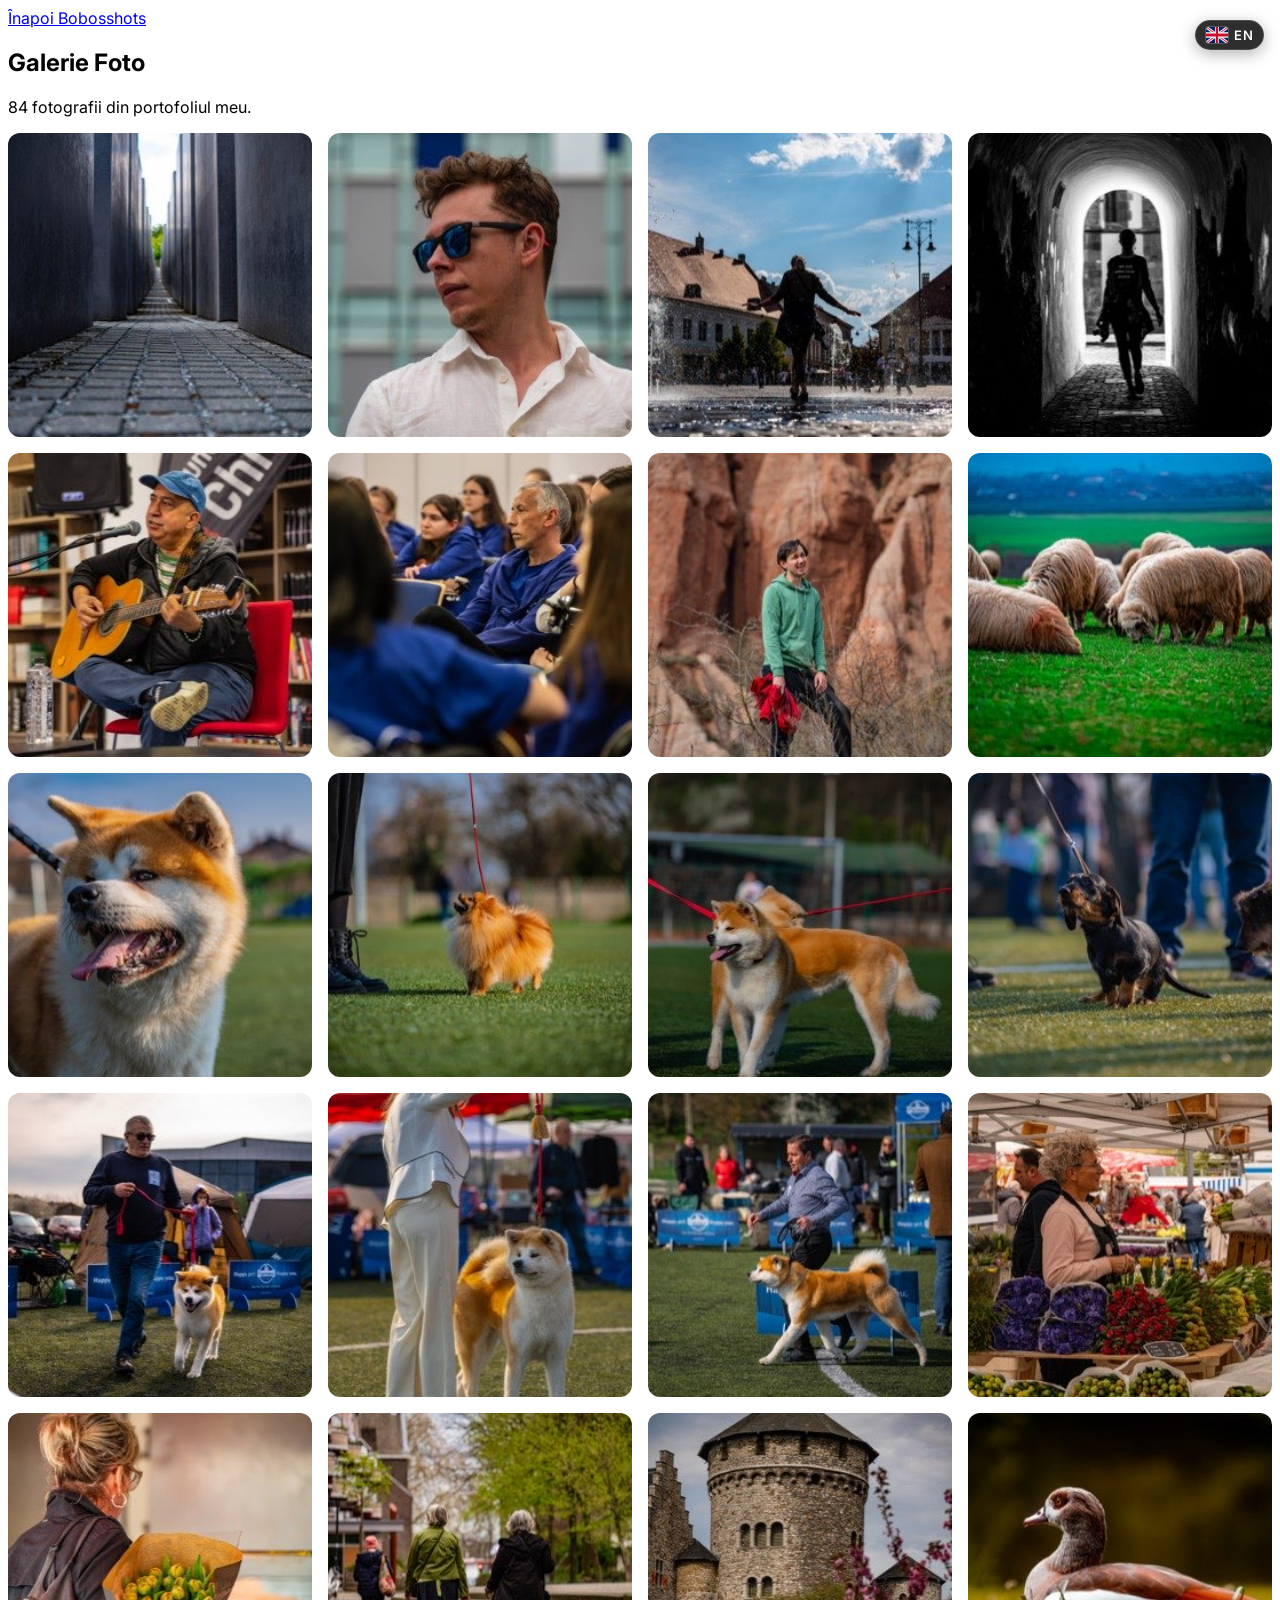
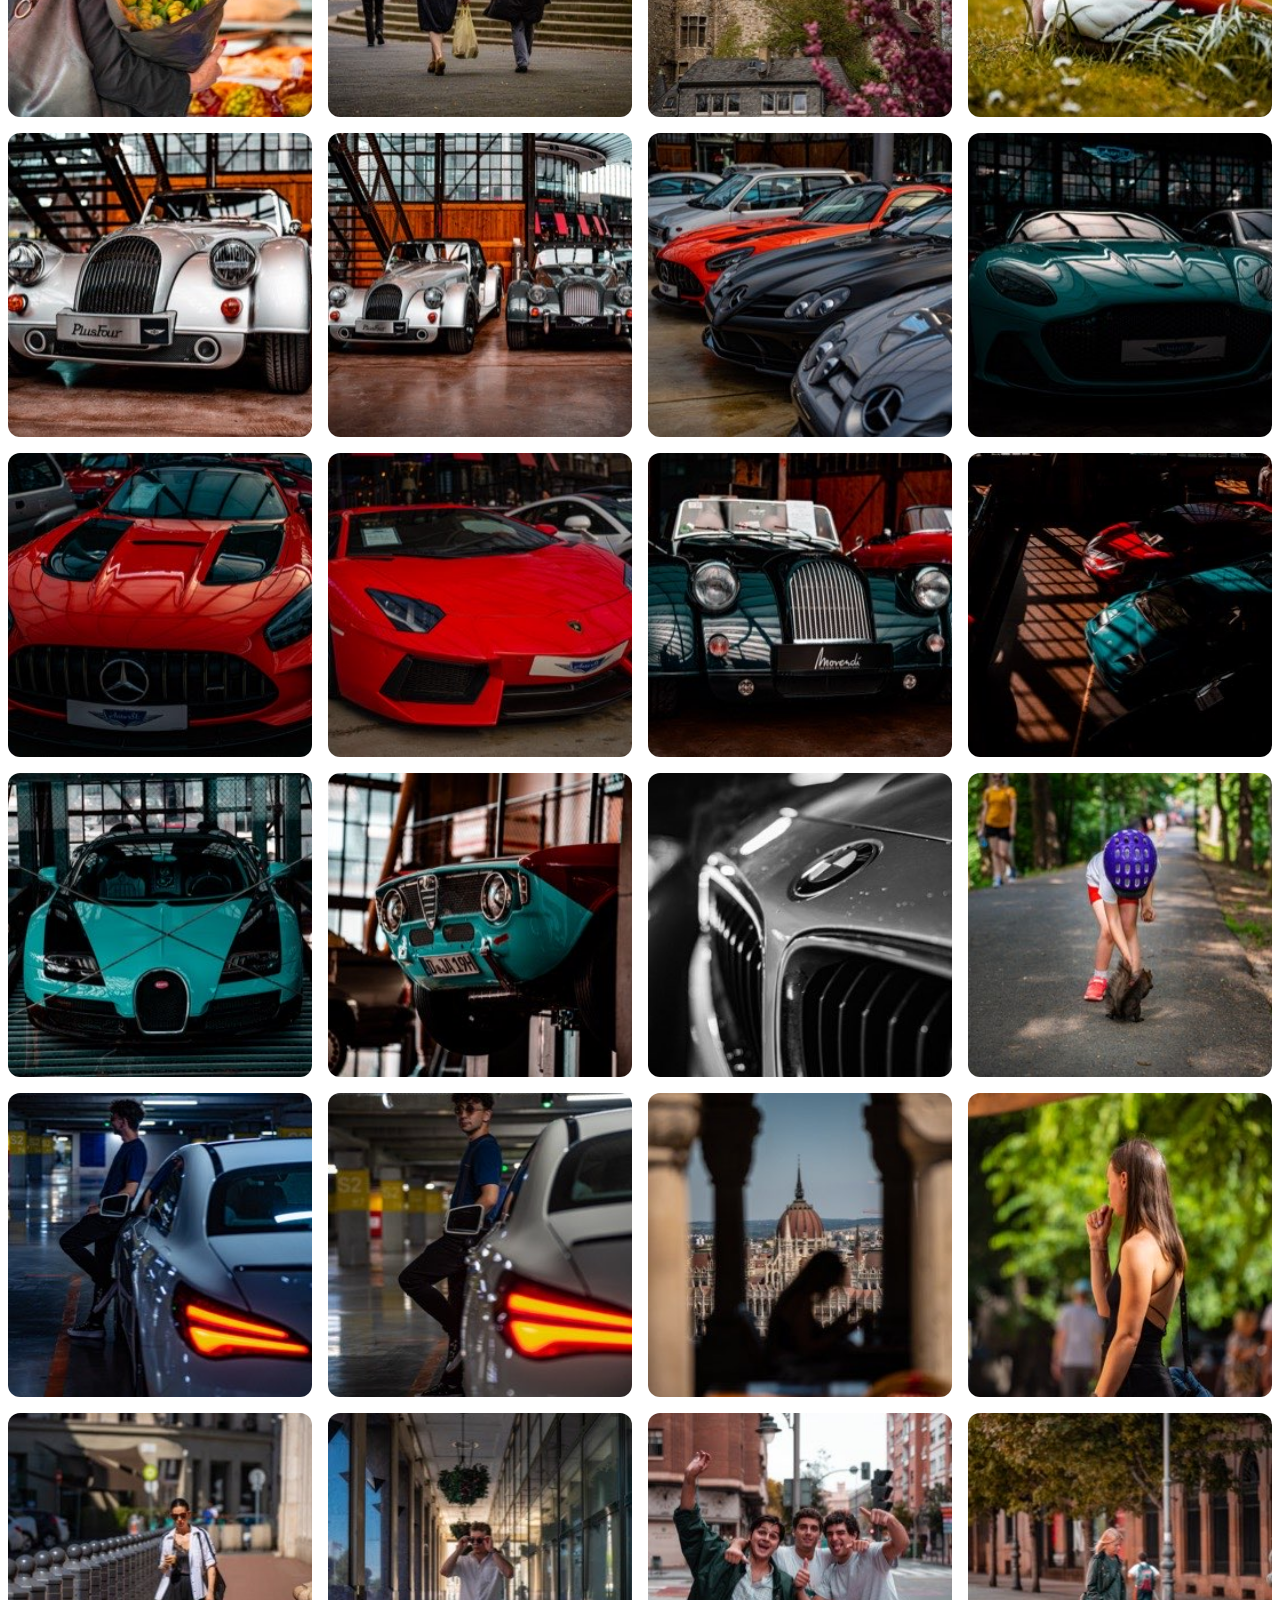
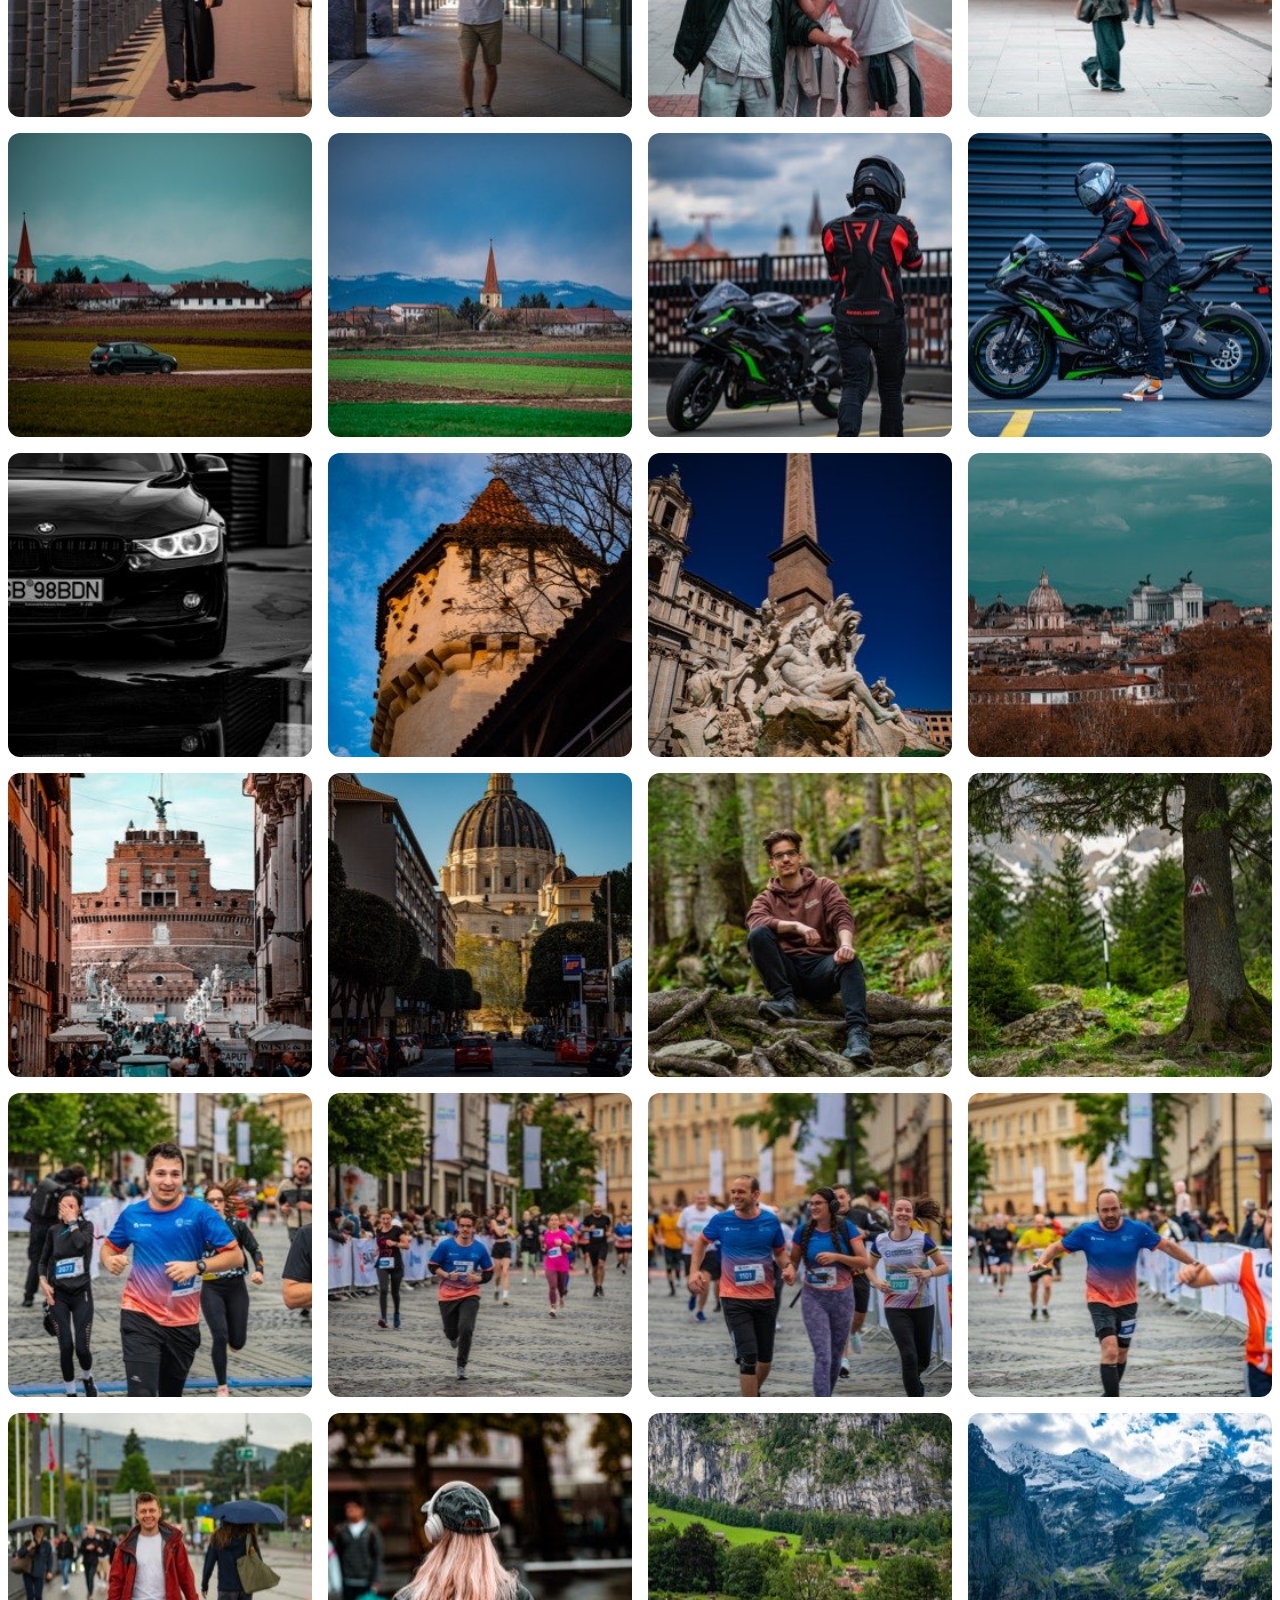
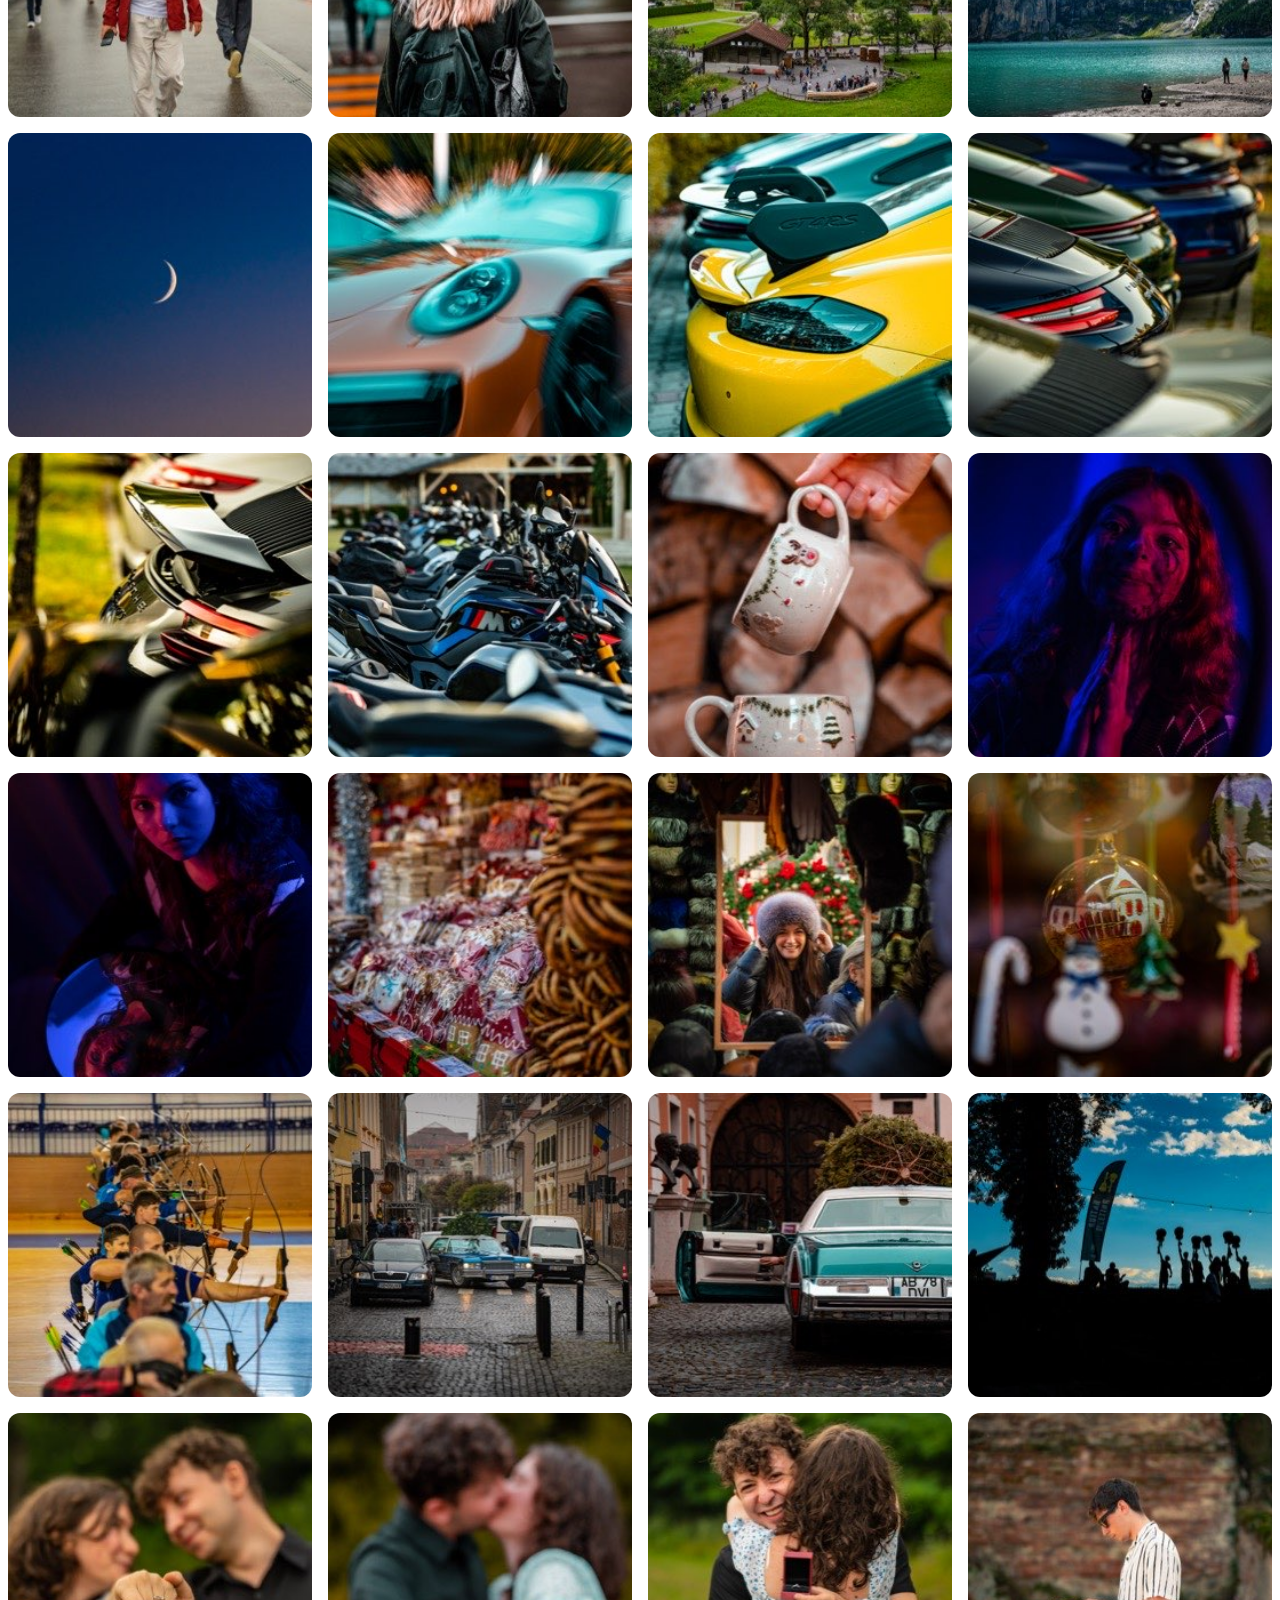
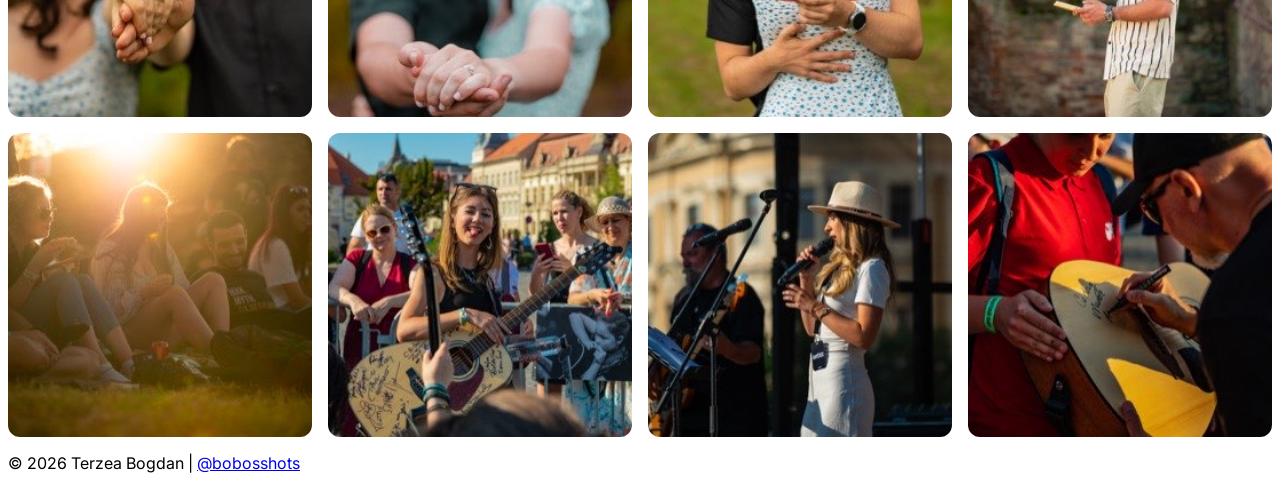
==== commit b0c80ee2: "Update translations" ====
--- a/galerie/index.html
+++ b/galerie/index.html
@@ -25,6 +25,9 @@
     <link rel="icon" type="image/svg+xml" href="/favicon.svg">
     <link rel="apple-touch-icon" href="/favicon.svg">
 
+    <!-- Language Switcher -->
+    <script defer src="/translations.js"></script>
+
     <!-- Preconnect to external origins -->
     <link rel="preconnect" href="https://cdn.tailwindcss.com" crossorigin>
     <link rel="preconnect" href="https://cdnjs.cloudflare.com" crossorigin>
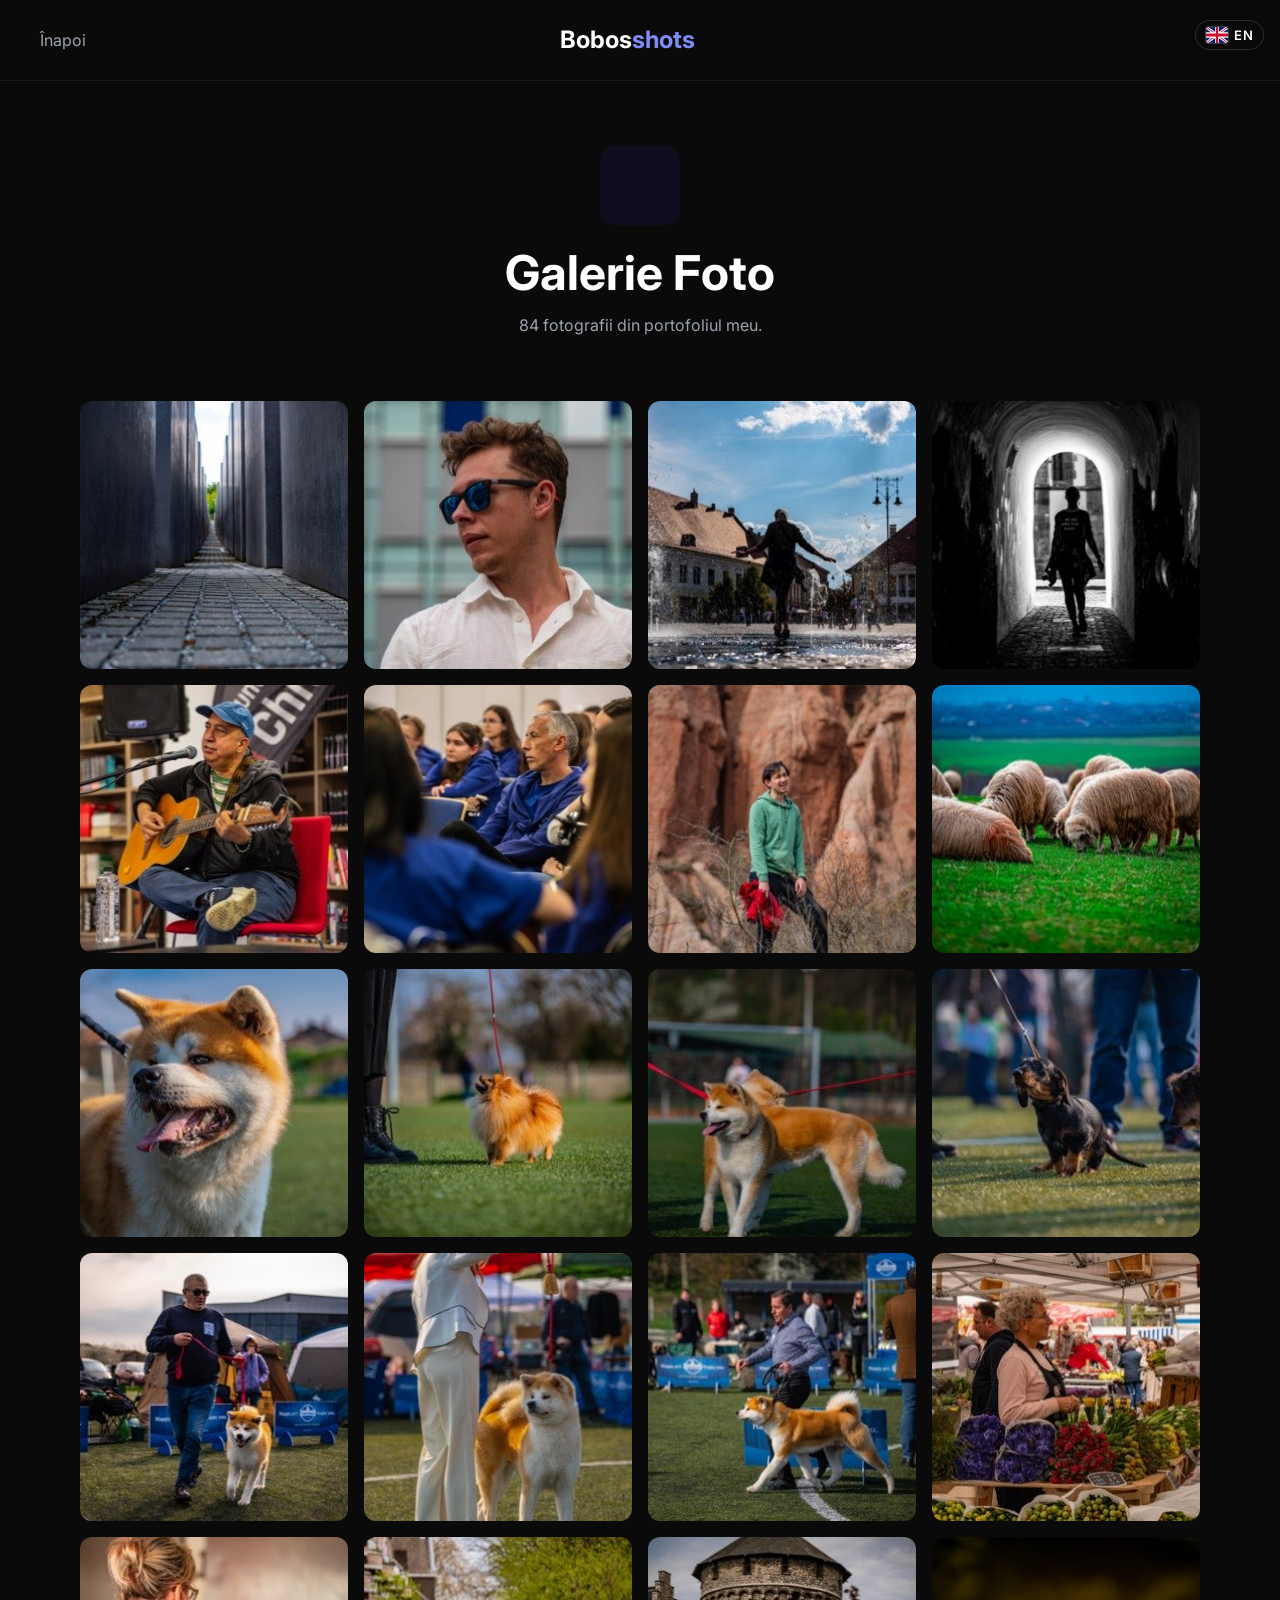
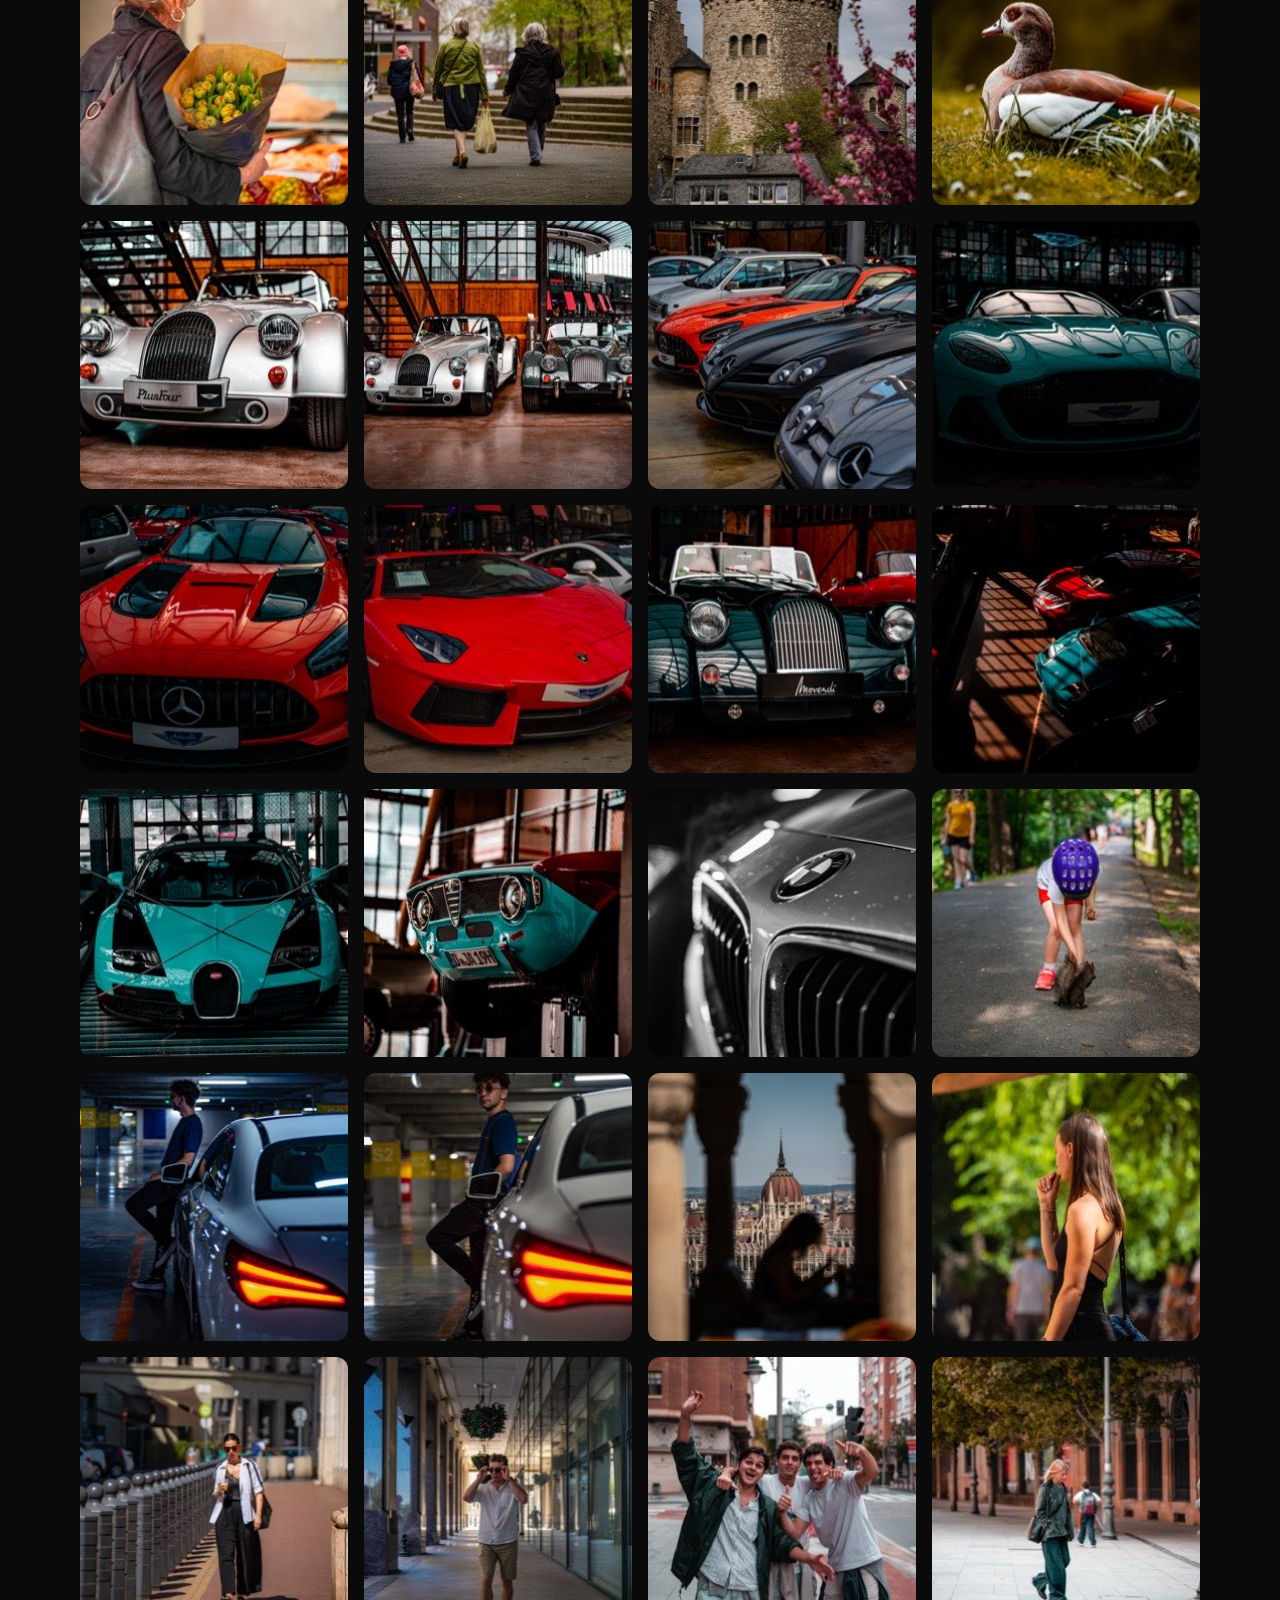
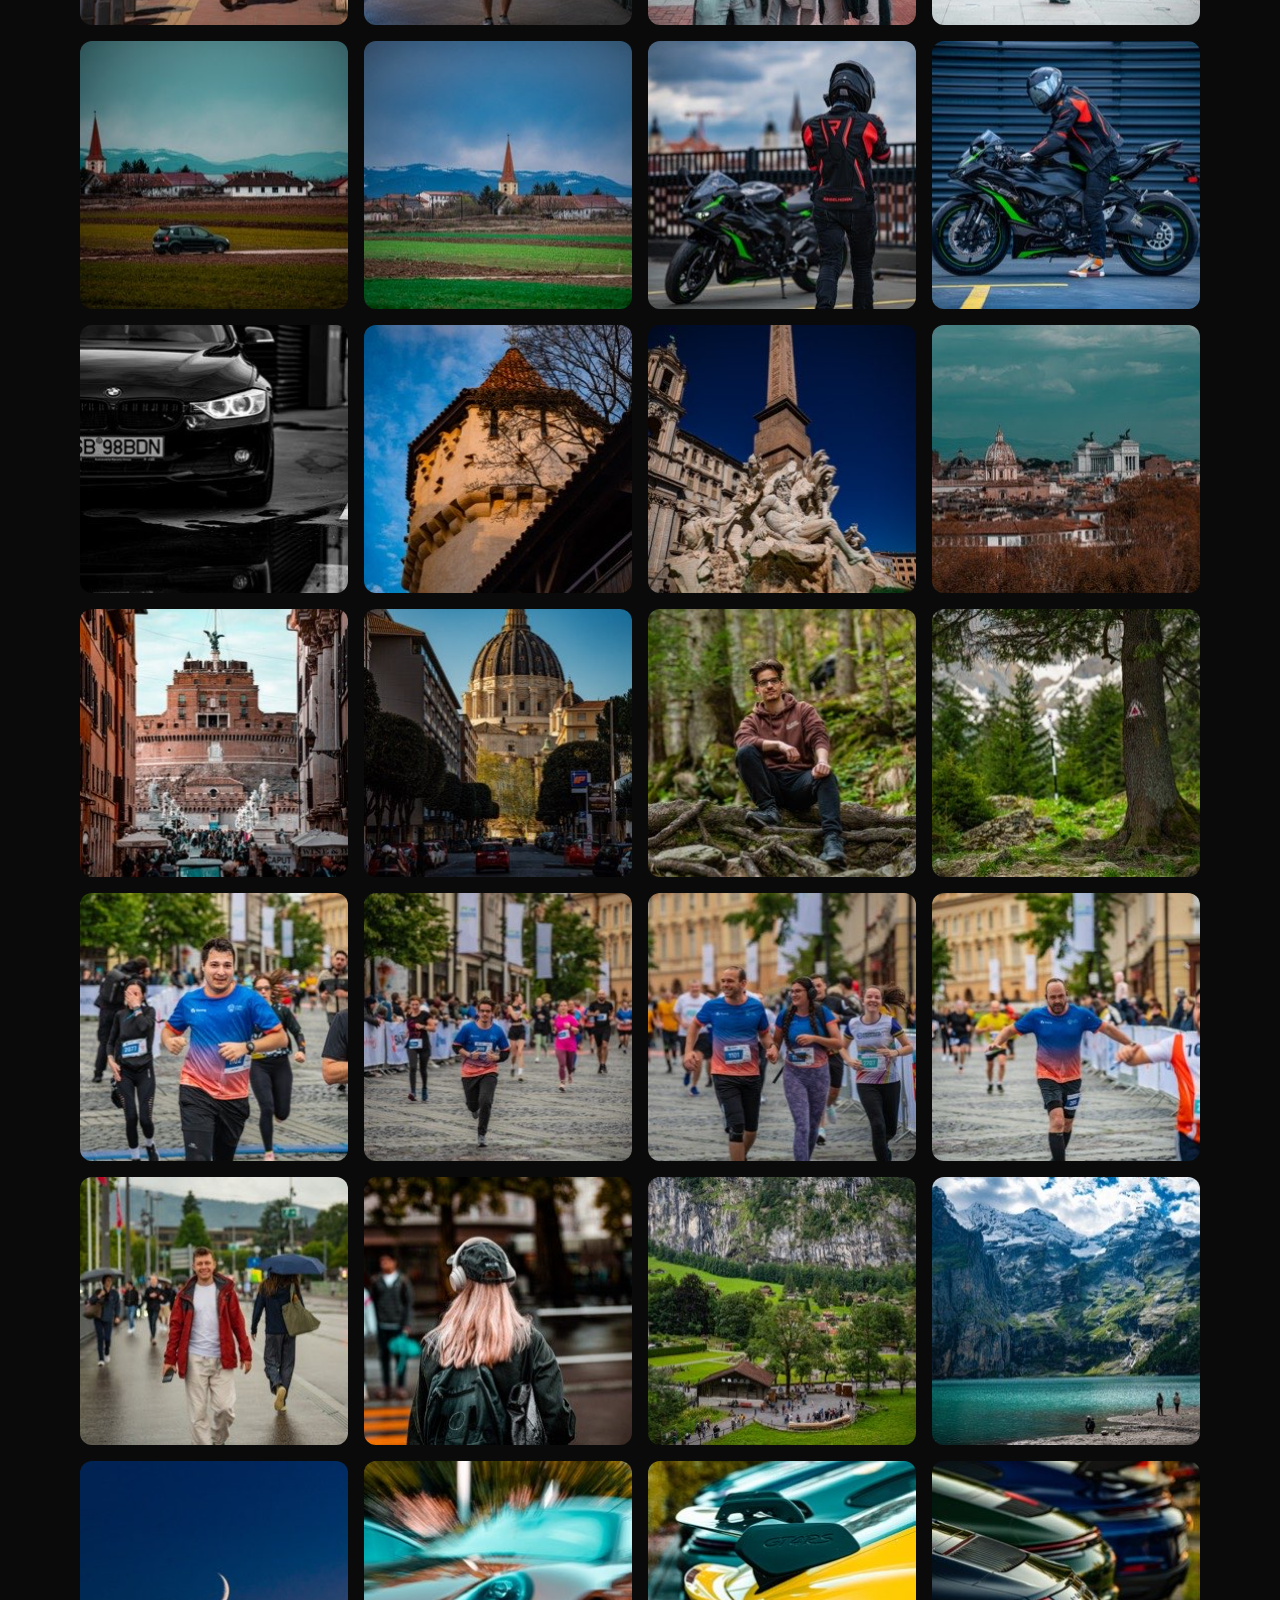
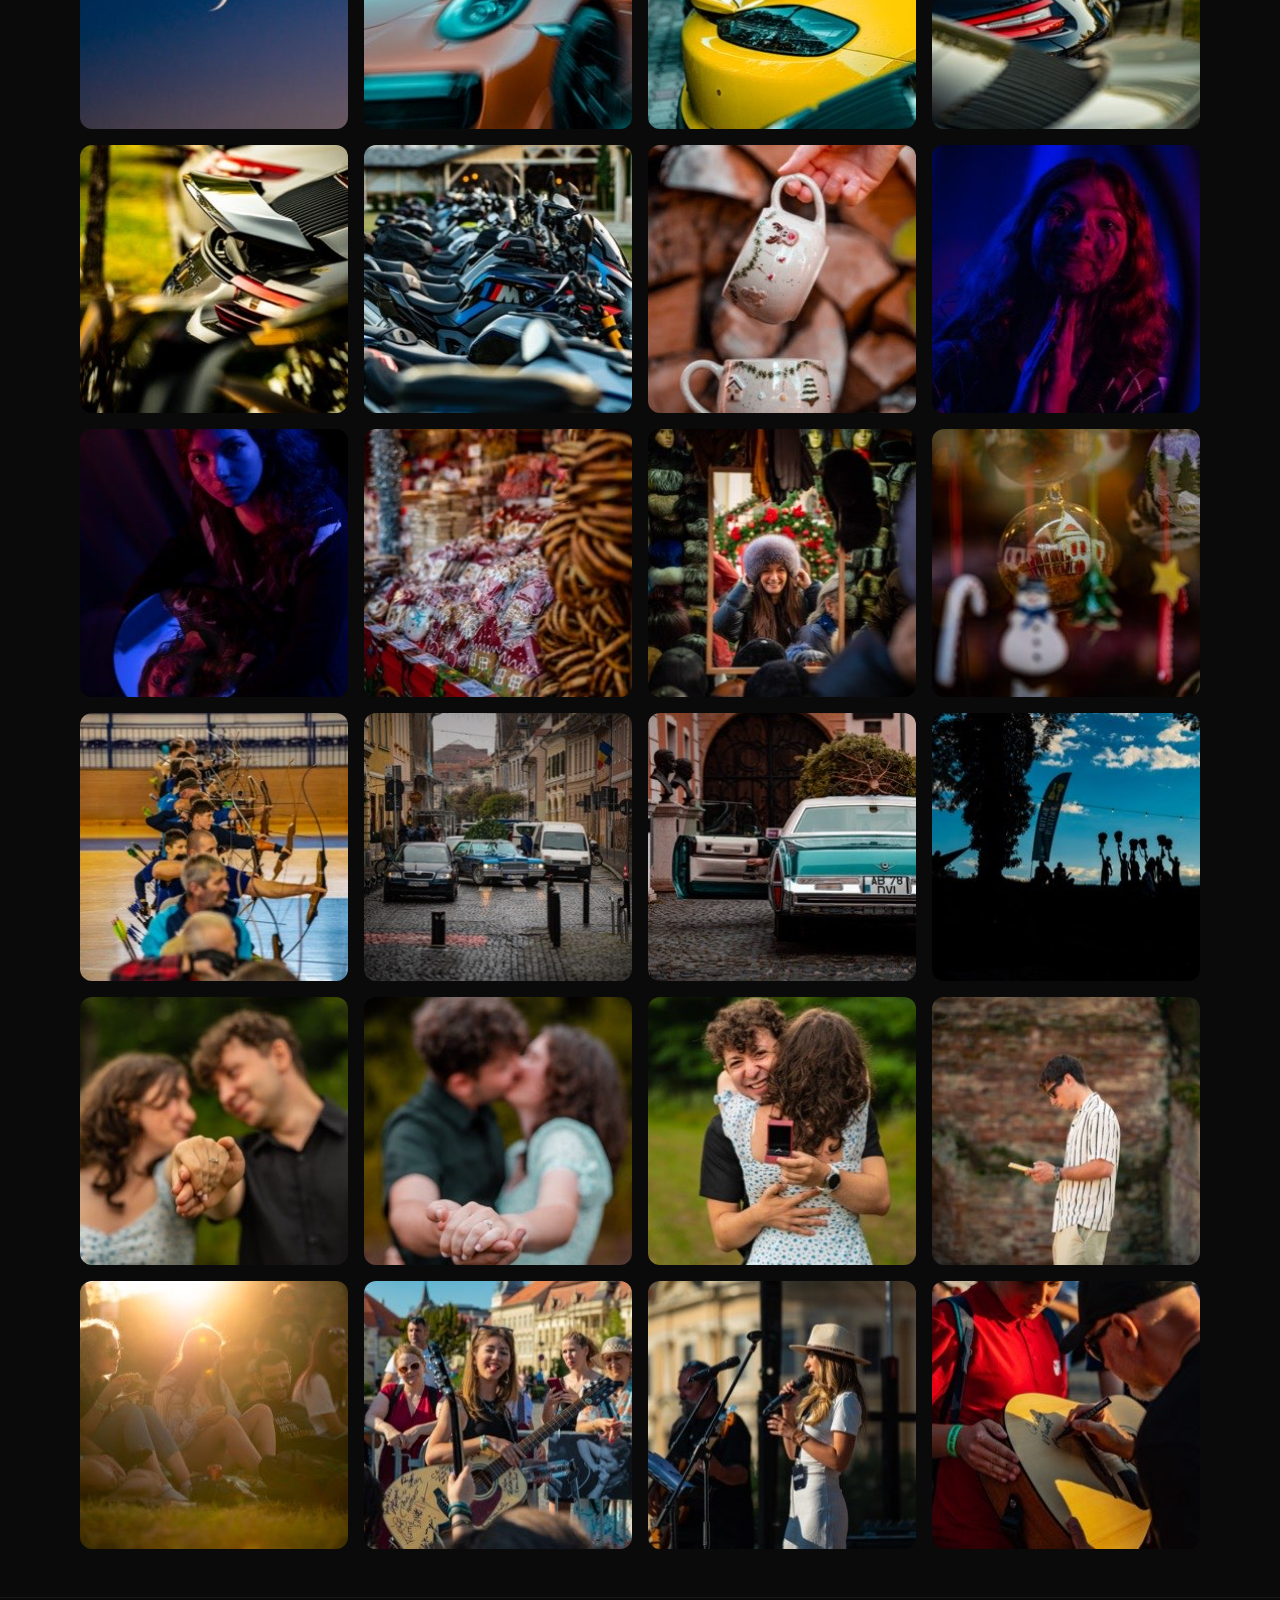
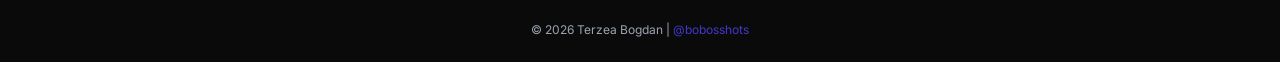
==== commit 159241dc: "Improve pages performance" ====
--- a/galerie/index.html
+++ b/galerie/index.html
@@ -25,11 +25,12 @@
     <link rel="icon" type="image/svg+xml" href="/favicon.svg">
     <link rel="apple-touch-icon" href="/favicon.svg">
 
-    <!-- Language Switcher -->
+    <!-- Language Switcher: pre-paint flag avoids RO flash when EN is the stored choice -->
+    <script>try{if(localStorage.getItem('bs_lang')==='en')document.documentElement.setAttribute('data-lang-pending','1')}catch(e){}</script>
+    <style>html[data-lang-pending] body{visibility:hidden}</style>
     <script defer src="/translations.js"></script>
 
     <!-- Preconnect to external origins -->
-    <link rel="preconnect" href="https://cdn.tailwindcss.com" crossorigin>
     <link rel="preconnect" href="https://cdnjs.cloudflare.com" crossorigin>
     <link rel="preconnect" href="https://fonts.googleapis.com">
     <link rel="preconnect" href="https://fonts.gstatic.com" crossorigin>
@@ -49,19 +50,7 @@
     </noscript>
 
     <!-- Tailwind CSS -->
-    <script src="https://cdn.tailwindcss.com"></script>
-    <script>
-        tailwind.config = {
-            theme: {
-                extend: {
-                    colors: {
-                        dark: { 900: '#0a0a0a', 800: '#121212', 700: '#1a1a1a' },
-                        accent: { primary: '#4338ca', hover: '#6366f1' }
-                    }
-                }
-            }
-        }
-    </script>
+    <link rel="stylesheet" href="/shared/tailwind.css">
     <style>
         /* Font Awesome font-display override */
         @font-face { font-family: 'Font Awesome 6 Free'; font-display: swap; }
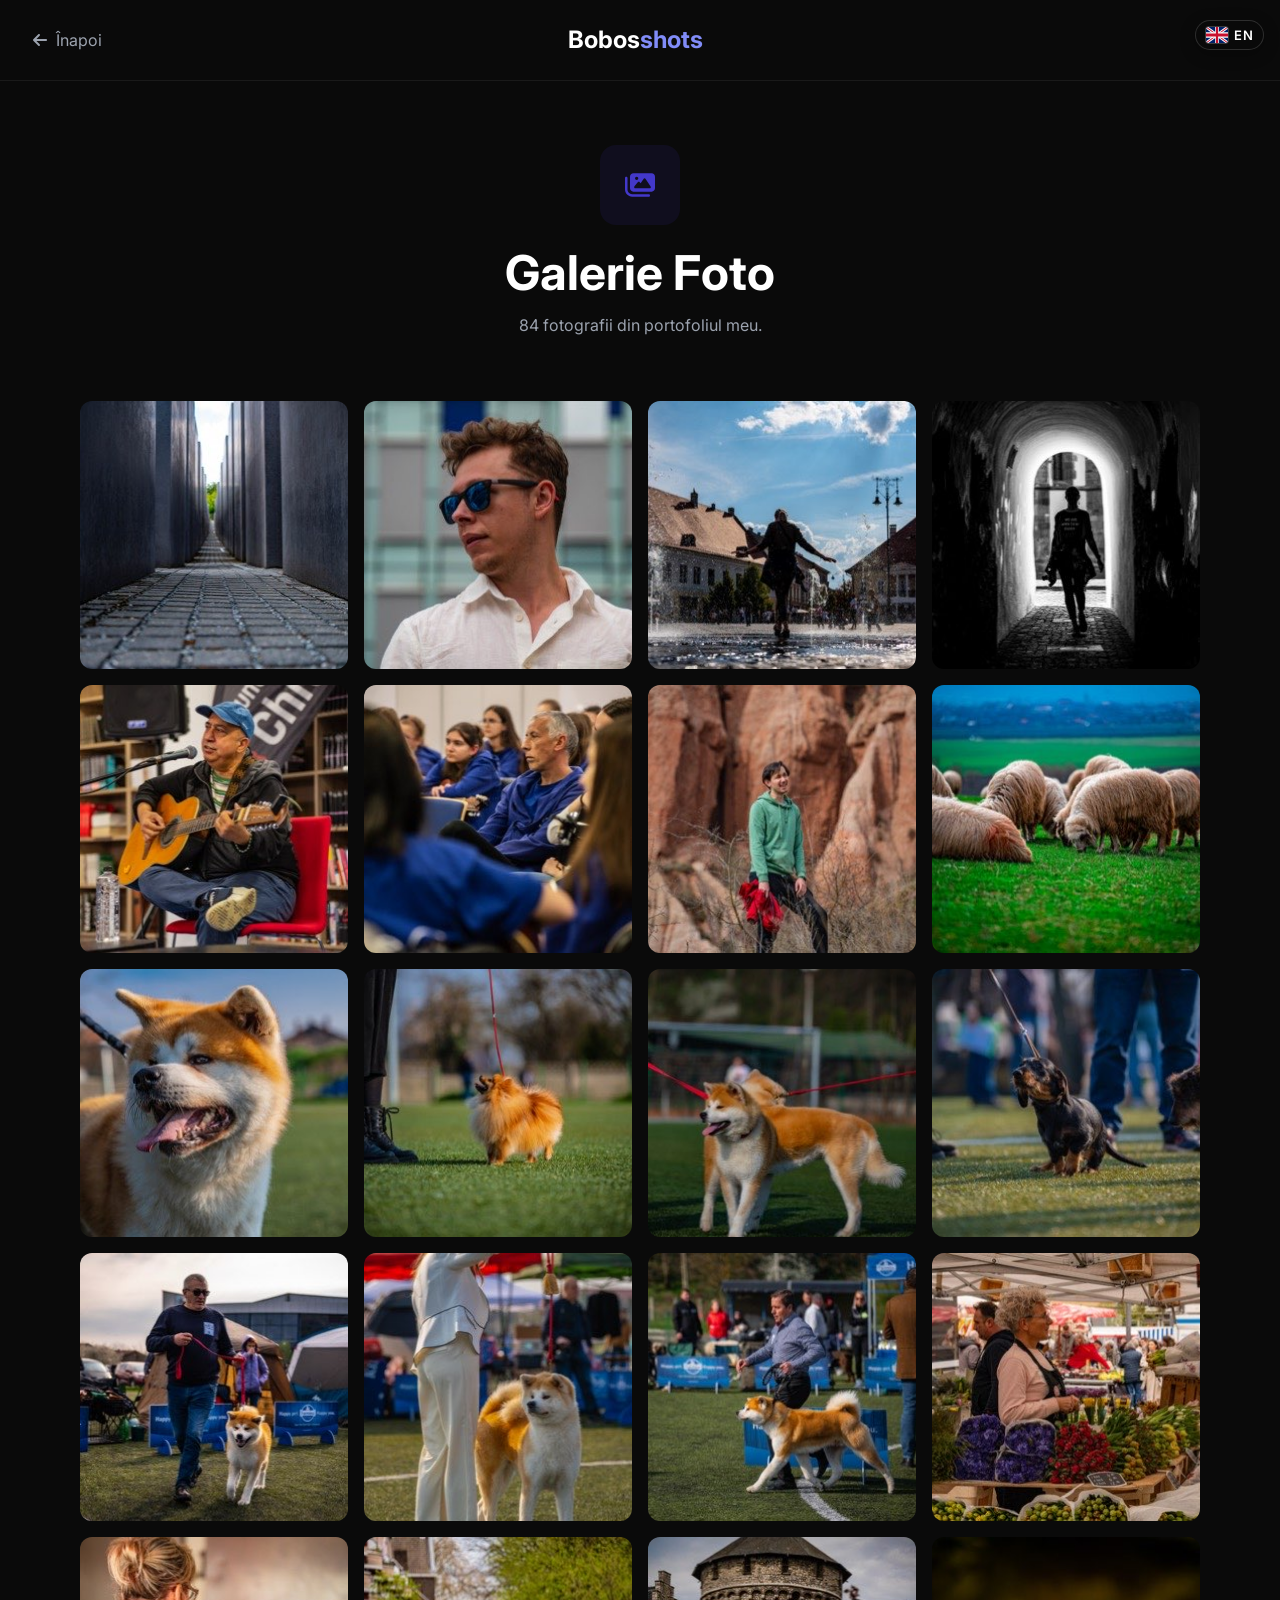
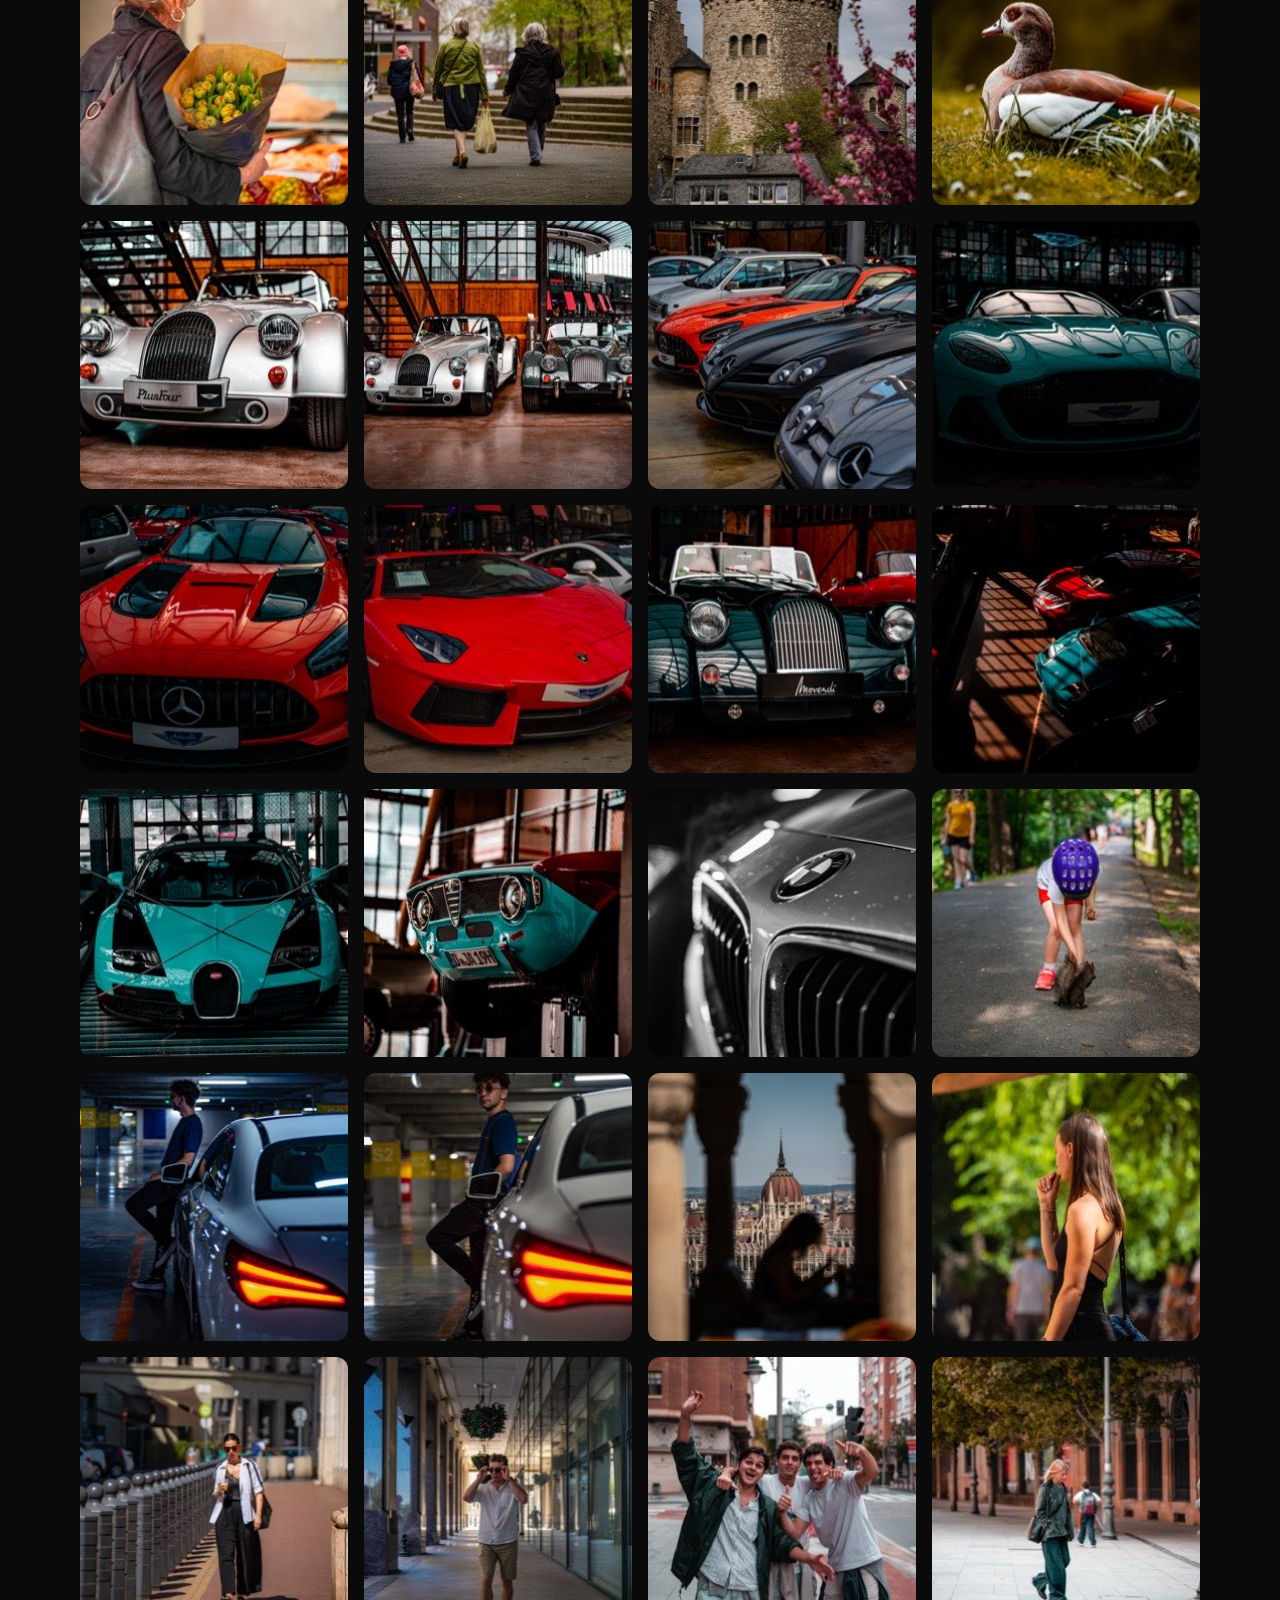
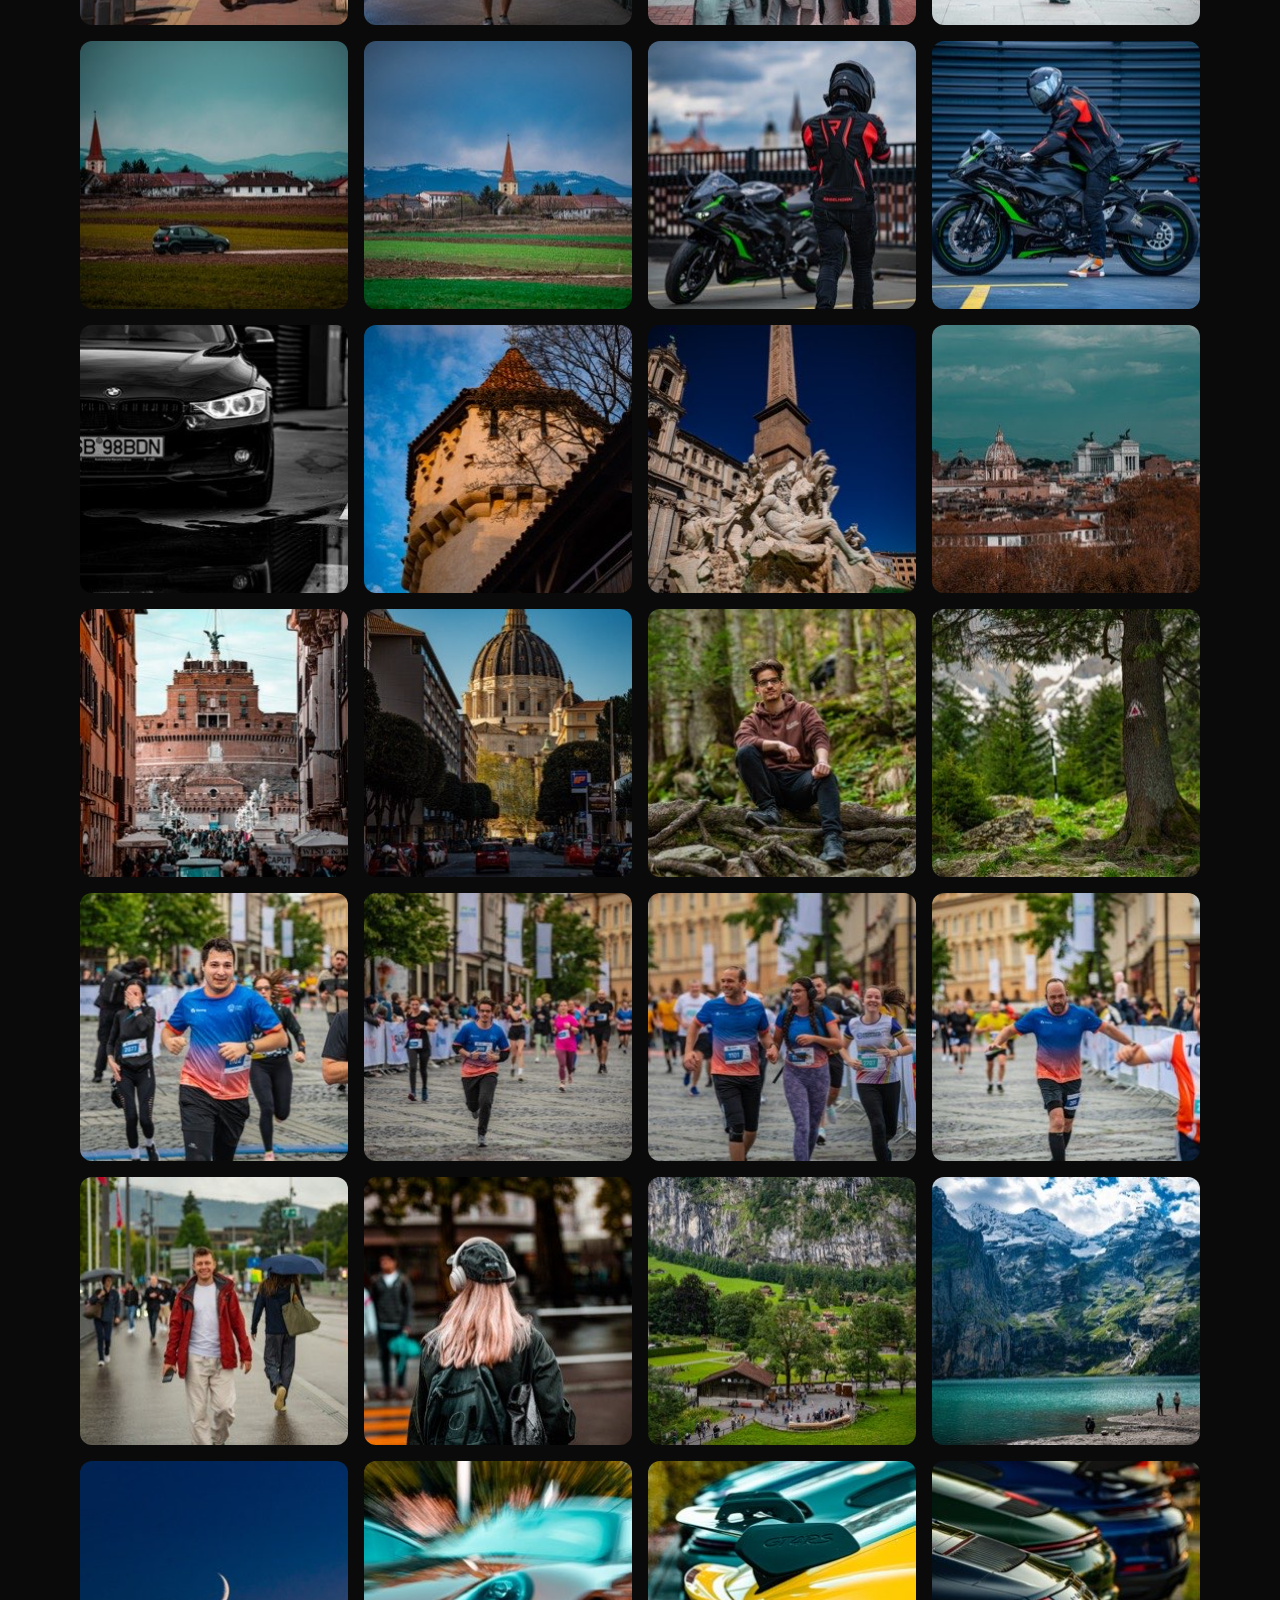
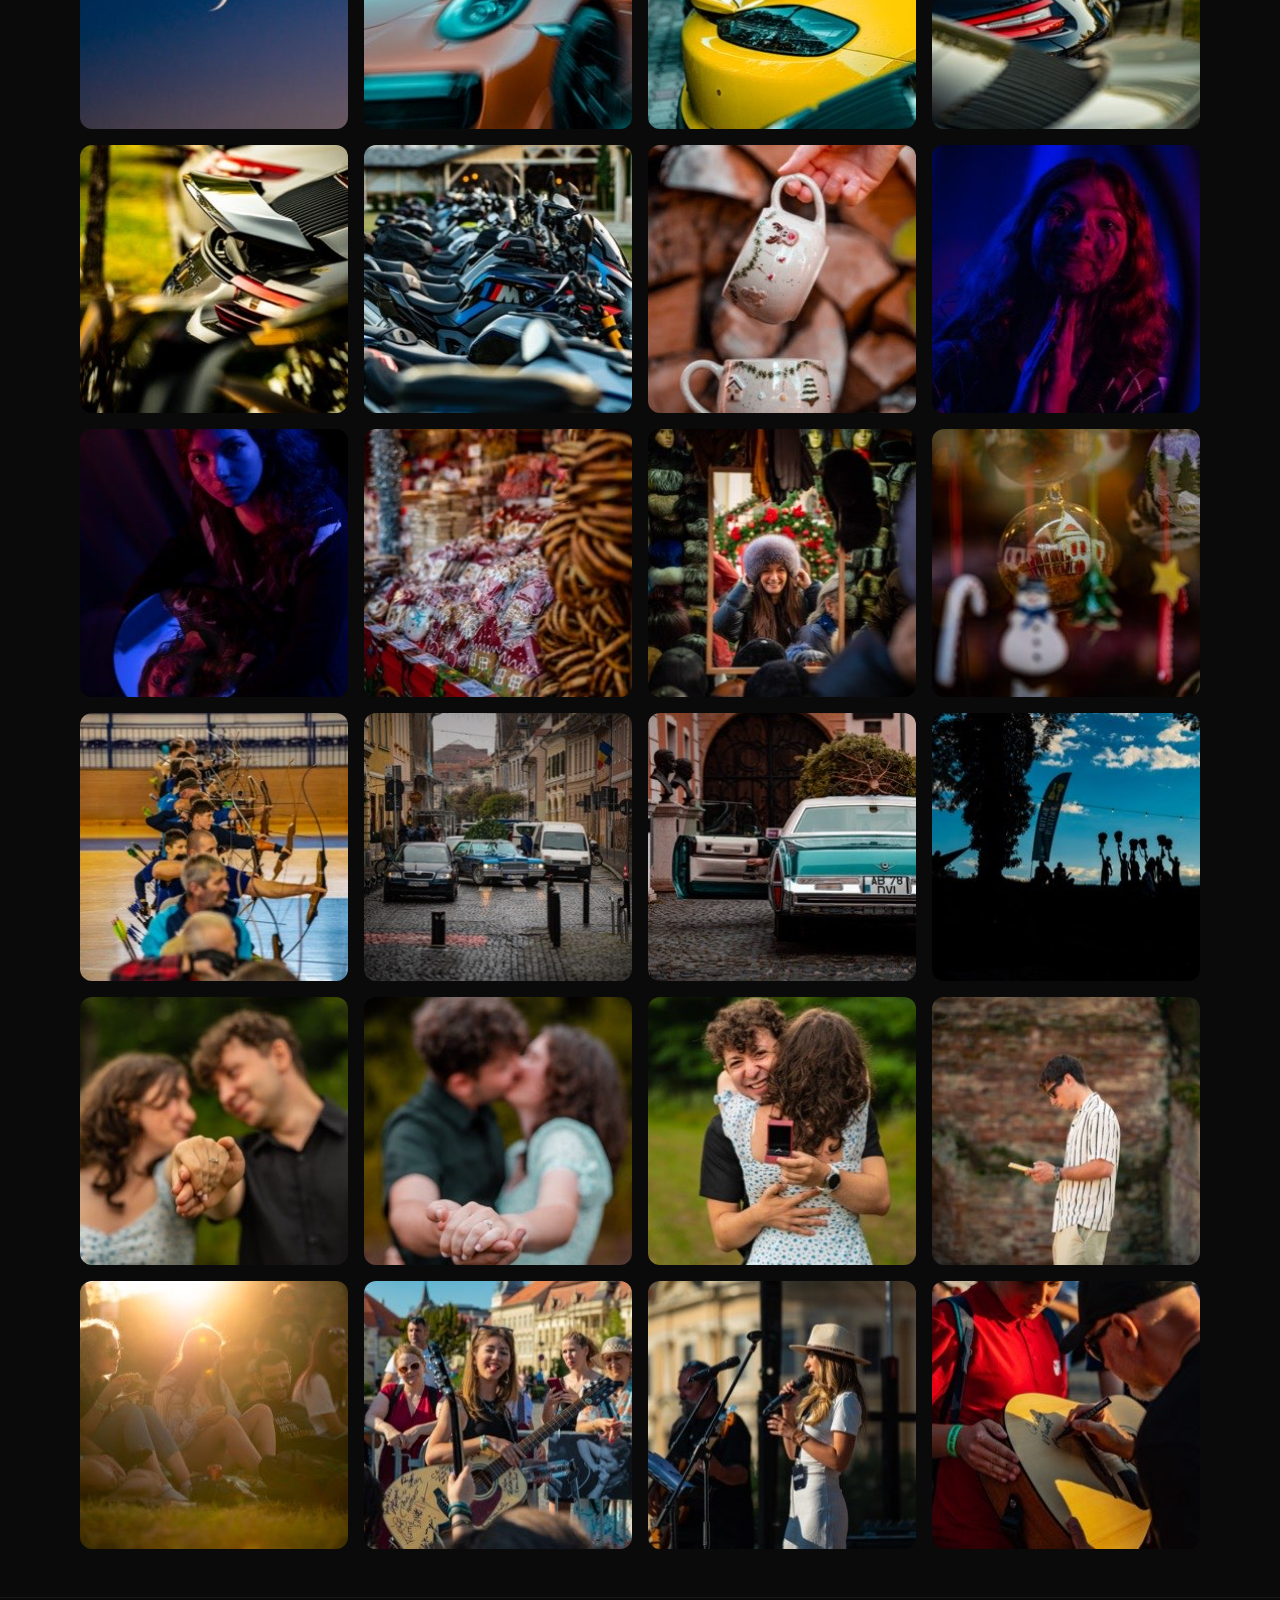
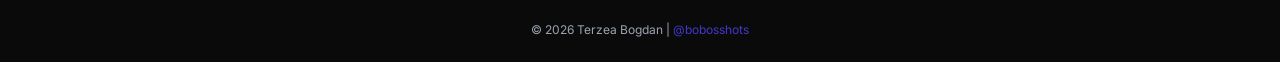
==== commit b0f89b0c: "Improve mobile performance" ====
--- a/galerie/index.html
+++ b/galerie/index.html
@@ -39,16 +39,6 @@
     <link rel="preload" href="https://fonts.googleapis.com/css2?family=Inter:wght@400;600;700&display=swap" as="style" onload="this.onload=null;this.rel='stylesheet'">
     <noscript><link rel="stylesheet" href="https://fonts.googleapis.com/css2?family=Inter:wght@400;600;700&display=swap"></noscript>
 
-    <!-- Font Awesome CSS - only solid + brands -->
-    <link rel="preload" href="https://cdnjs.cloudflare.com/ajax/libs/font-awesome/6.5.1/css/fontawesome.min.css" as="style" onload="this.onload=null;this.rel='stylesheet'">
-    <link rel="preload" href="https://cdnjs.cloudflare.com/ajax/libs/font-awesome/6.5.1/css/solid.min.css" as="style" onload="this.onload=null;this.rel='stylesheet'">
-    <link rel="preload" href="https://cdnjs.cloudflare.com/ajax/libs/font-awesome/6.5.1/css/brands.min.css" as="style" onload="this.onload=null;this.rel='stylesheet'">
-    <noscript>
-        <link rel="stylesheet" href="https://cdnjs.cloudflare.com/ajax/libs/font-awesome/6.5.1/css/fontawesome.min.css">
-        <link rel="stylesheet" href="https://cdnjs.cloudflare.com/ajax/libs/font-awesome/6.5.1/css/solid.min.css">
-        <link rel="stylesheet" href="https://cdnjs.cloudflare.com/ajax/libs/font-awesome/6.5.1/css/brands.min.css">
-    </noscript>
-
     <!-- Tailwind CSS -->
     <link rel="stylesheet" href="/shared/tailwind.css">
     <style>
@@ -146,13 +136,14 @@
         }
         @keyframes spin { to { transform: rotate(360deg); } }
     </style>
+<style>.fa-icon{display:inline-block;width:1em;height:1em;fill:currentColor;vertical-align:-0.125em;flex-shrink:0}</style>
 </head>
 <body class="bg-dark-900 text-white min-h-screen">
     <!-- Header -->
     <header class="py-6 px-4 sm:px-6 lg:px-8 border-b border-dark-700">
         <div class="max-w-7xl mx-auto flex items-center justify-between">
             <a href="/" class="flex items-center text-gray-400 hover:text-white transition-colors">
-                <i class="fas fa-arrow-left mr-2"></i>
+                <svg class="fa-icon mr-2" aria-hidden="true"><use href="/shared/icons.svg#fa-arrow-left"/></svg>
                 Înapoi
             </a>
             <a href="/" class="text-2xl font-bold">
@@ -165,7 +156,7 @@
     <!-- Page Title -->
     <section class="py-16 text-center">
         <div class="w-20 h-20 bg-accent-primary/10 rounded-2xl flex items-center justify-center mx-auto mb-6">
-            <i class="fas fa-images text-accent-primary text-3xl"></i>
+            <svg class="fa-icon text-accent-primary text-3xl" aria-hidden="true"><use href="/shared/icons.svg#fa-images"/></svg>
         </div>
         <h1 class="text-4xl md:text-5xl font-bold mb-4">Galerie Foto</h1>
         <p class="text-gray-400 max-w-xl mx-auto px-4">84 fotografii din portofoliul meu.</p>
@@ -183,11 +174,11 @@
 
     <!-- Lightbox -->
     <div class="lightbox" id="lightbox" onclick="if(event.target===this)closeLB()" role="dialog" aria-label="Vizualizare imagine">
-        <button class="lb-btn lb-close" onclick="closeLB()" aria-label="Închide"><i class="fas fa-times" aria-hidden="true"></i></button>
-        <button class="lb-btn lb-prev" onclick="navLB(-1)" aria-label="Imaginea anterioară"><i class="fas fa-chevron-left" aria-hidden="true"></i></button>
+        <button class="lb-btn lb-close" onclick="closeLB()" aria-label="Închide"><svg class="fa-icon" aria-hidden="true"><use href="/shared/icons.svg#fa-times"/></svg></button>
+        <button class="lb-btn lb-prev" onclick="navLB(-1)" aria-label="Imaginea anterioară"><svg class="fa-icon" aria-hidden="true"><use href="/shared/icons.svg#fa-chevron-left"/></svg></button>
         <div class="lb-spinner" id="lb-spinner"></div>
         <img id="lb-img" src="" alt="Fotografie din galerie" onload="document.getElementById('lb-spinner').style.display='none'">
-        <button class="lb-btn lb-next" onclick="navLB(1)" aria-label="Imaginea următoare"><i class="fas fa-chevron-right" aria-hidden="true"></i></button>
+        <button class="lb-btn lb-next" onclick="navLB(1)" aria-label="Imaginea următoare"><svg class="fa-icon" aria-hidden="true"><use href="/shared/icons.svg#fa-chevron-right"/></svg></button>
         <div class="lb-counter"><span id="lb-count">1</span> / 84</div>
     </div>
 
